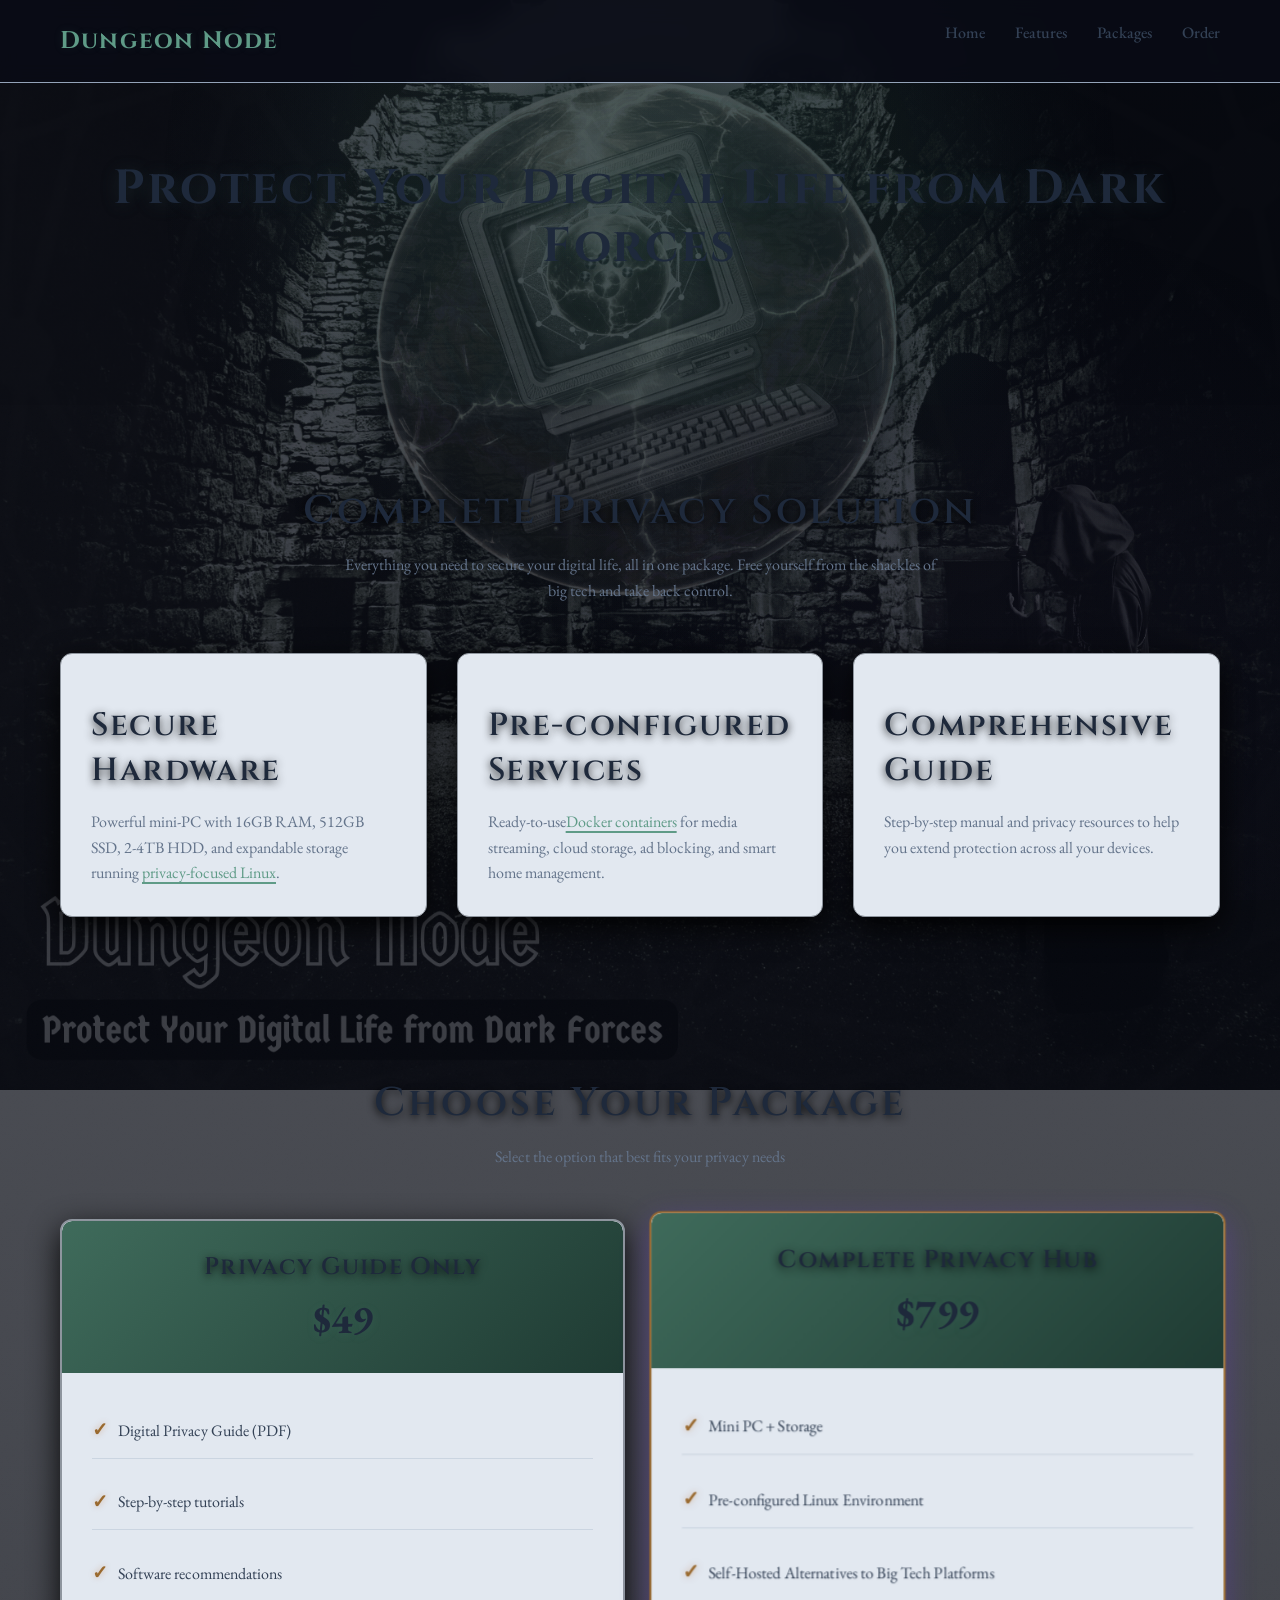
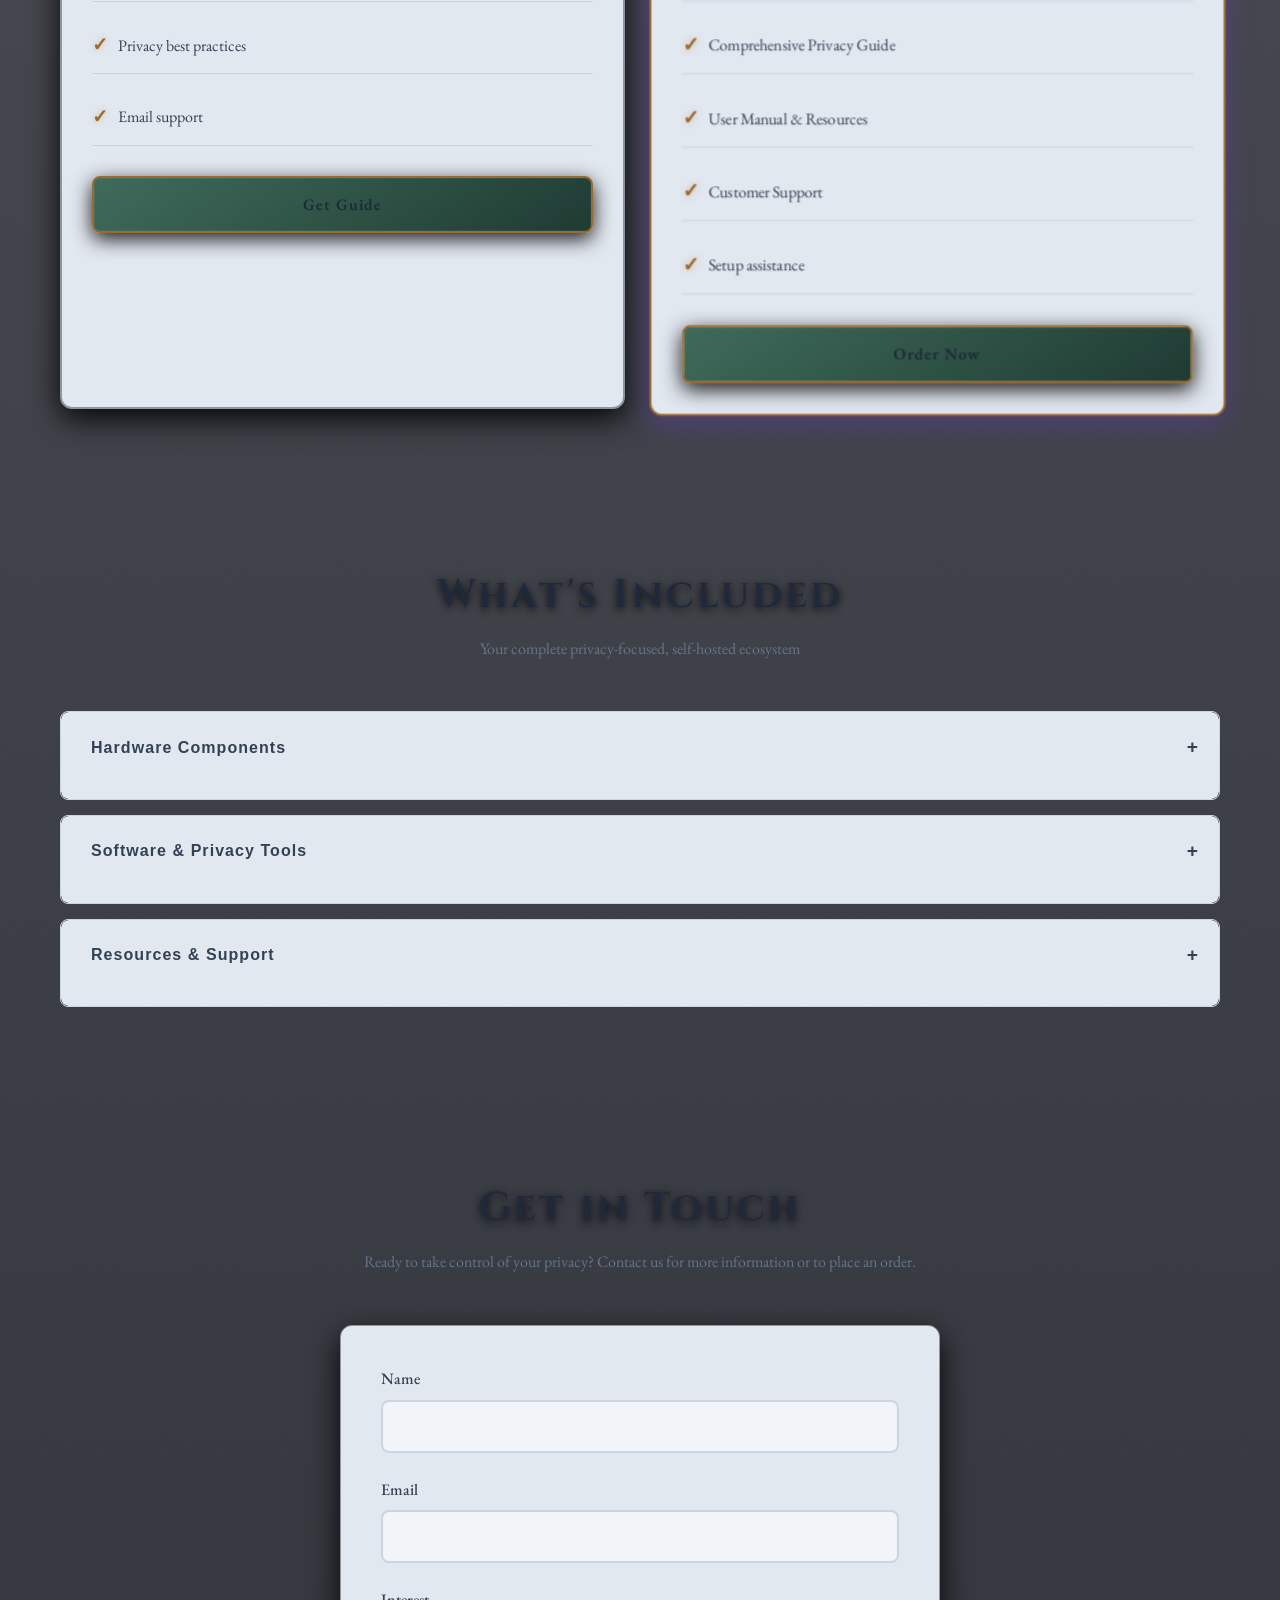
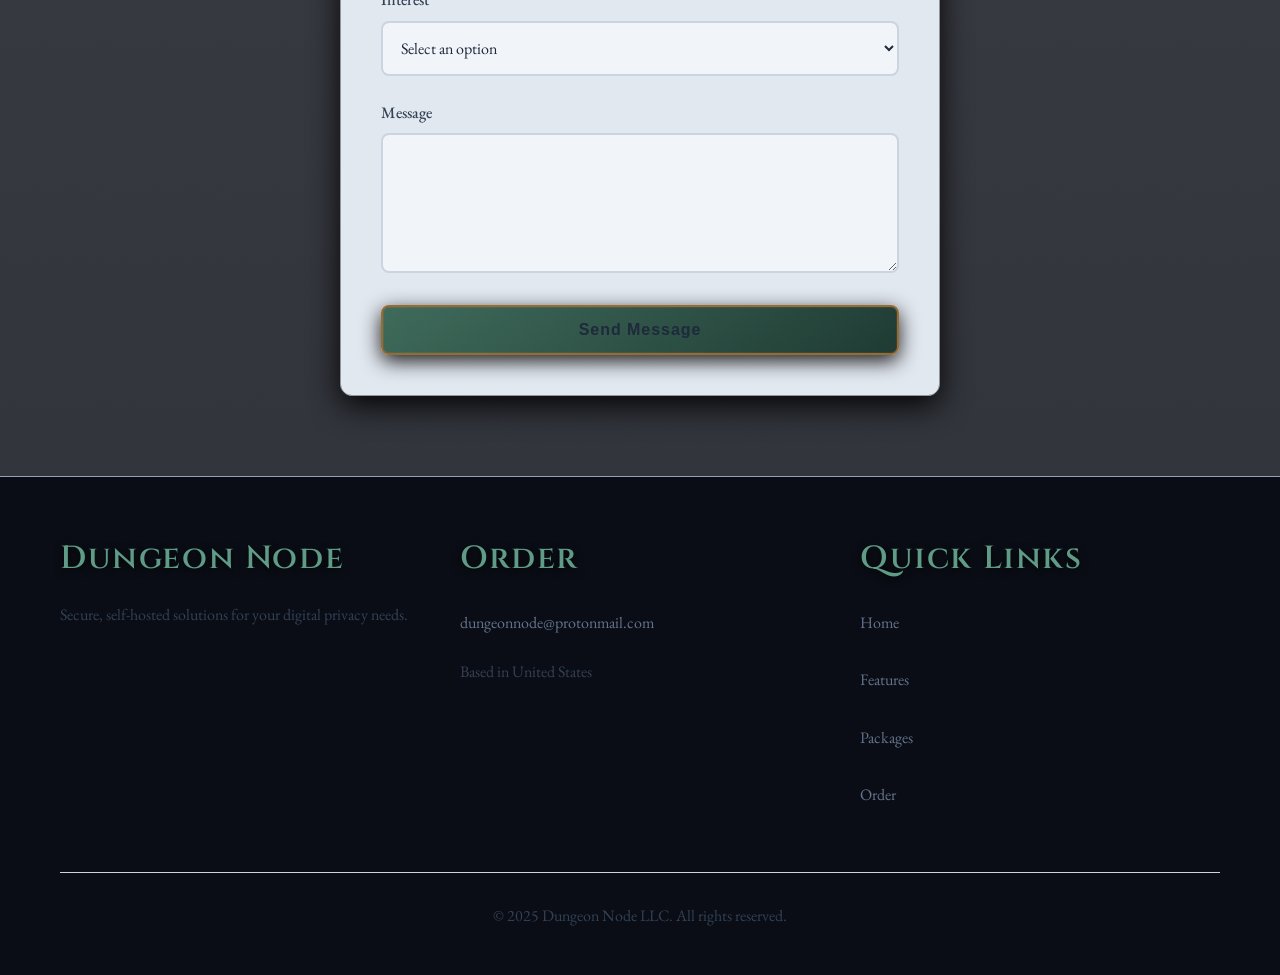
==== index(dungeonNode).html @ b93a5bed "Add files via upload" ====
<!DOCTYPE html>
<html lang="en">
<head>
    <meta charset="UTF-8">
    <meta name="viewport" content="width=device-width, initial-scale=1.0">
    <title>Dungeon Node | Protect Your Digital Life from Dark Forces</title>
    <!-- Add these font imports -->
    <link rel="preconnect" href="https://fonts.googleapis.com">
    <link rel="preconnect" href="https://fonts.gstatic.com" crossorigin>
    <link href="https://fonts.googleapis.com/css2?family=Cinzel:wght@400;500;600;700;800&family=EB+Garamond:ital,wght@0,400;0,500;0,600;0,700;1,400;1,500&display=swap" rel="stylesheet">





</head>
<body>
    <!-- Header -->
    <header>
        <div class="container">
            <nav>
                <a href="#" class="logo">Dungeon Node</a>
                <button class="mobile-menu-btn">☰</button>
                <ul class="nav-links">
                    <li><a href="#home">Home</a></li>
                    <li><a href="#features">Features</a></li>
                    <li><a href="#packages">Packages</a></li>
                    <li><a href="#contact">Order</a></li>
                </ul>
            </nav>

        </div>
    </header>



    <!-- Hero Section -->
    <section id="home" class="hero">
        <div class="container">
            <div style="display: flex; align-items: center; justify-content: center; gap: 20px; margin-bottom: 30px; flex-wrap: wrap;">
                <h1 style="margin-bottom: 0; text-align: center;">Protect Your Digital Life from Dark Forces</h1>            
            </div>
    </section>

    <!-- Features -->
    <section id="features">
        <div class="container">
            <div class="section-title">
                <h2>Complete Privacy Solution</h2>
                <p>Everything you need to secure your digital life, all in one package. Free yourself from the shackles of big tech and take back control. </p>
            </div>
            
            <div class="features-grid">
                <div class="feature-card">
                    <div class="feature-icon"></div>
                    <h3>Secure Hardware</h3>
                    <p>Powerful mini-PC with 16GB RAM, 512GB SSD, 2-4TB HDD, and expandable storage running <a href ="https://www.franksworld.com/2025/02/19/is-linux-mint-now-spying-on-you-we-put-it-to-the-test/" target="_blank">privacy-focused Linux</a>.</p>
                </div>
                
                <div class="feature-card">
                    <div class="feature-icon"></div>
                    <h3>Pre-configured Services</h3>
                    <p>Ready-to-use<a href="https://www.howtogeek.com/733522/docker-for-beginners-everything-you-need-to-know/" target="_blank">Docker containers</a> for media streaming, cloud storage, ad blocking, and smart home management.</p>
                </div>
                
                <div class="feature-card">
                    <div class="feature-icon"></div>
                    <h3>Comprehensive Guide</h3>
                    <p>Step-by-step manual and privacy resources to help you extend protection across all your devices.</p>
                </div>
            </div>
        </div>
    </section>

    <!-- Packages -->
    <section id="packages" style="background: #1f2933">
        <div class="container">
            <div class="section-title">
                <h2>Choose Your Package</h2>
                <p>Select the option that best fits your privacy needs</p>
            </div>
            
            <div class="packages">
                <!-- Privacy Guide Only -->
                <div class="package-card">
                    <div class="package-header">
                        <h3>Privacy Guide Only</h3>
                        <div class="package-price">$49</div>
                    </div>
                    <div class="package-body">
                        <ul class="package-features">
                            <li>Digital Privacy Guide (PDF)</li>
                            <li>Step-by-step tutorials</li>
                            <li>Software recommendations</li>
                            <li>Privacy best practices</li>
                            <li>Email support</li>
                        </ul>
                        <a href="#contact" class="btn" style="width: 100%; text-align: center;">Get Guide</a>
                    </div>
                </div>
                
                <!-- Complete Privacy Hub -->
                <div class="package-card featured">
                    <div class="package-header">
                        <h3>Complete Privacy Hub</h3>
                        <div class="package-price">$799</div>
                    </div>
                    <div class="package-body">
                        <ul class="package-features">
                            <li>Mini PC + Storage</li>
                            <li>Pre-configured Linux Environment</li>
                            <li>Self-Hosted Alternatives to Big Tech Platforms</li>
                            <li>Comprehensive Privacy Guide</li>
                            <li>User Manual & Resources</li>
                            <li>Customer Support</li>
                            <li>Setup assistance</li>
                        </ul>
                        <a href="#contact" class="btn" style="width: 100%; text-align: center;">Order Now</a>
                    </div>
                </div>
            </div>
        </div>
    </section>

<!-- Included Services -->
<section>
    <div class="container">
        <div class="section-title">
            <h2>What's Included</h2>
            <p>Your complete privacy-focused, self-hosted ecosystem</p>
        </div>
        
<!-- Hardware Accordion -->
<div class="accordion" style="margin-bottom: 15px; border: 1px solid var(--border); border-radius: 8px; overflow: hidden;">
    <button class="accordion-header" style="width: 100%; padding: 20px; background: var(--bg-tertiary); border: none; display: flex; justify-content: space-between; align-items: center; cursor: pointer; color: var(--text-primary); font-size: 1.1rem; font-weight: 600; transition: all 0.3s ease;">
        <span style="display: flex; align-items: center; gap: 10px;">
            <span style="font-size: 1.3rem;"></span> Hardware Components
        </span>
        <span class="accordion-icon" style="font-size: 1.2rem; transition: transform 0.3s ease;">+</span>
    </button>
    <div class="accordion-content" style="max-height: 0; overflow: hidden; transition: max-height 0.3s ease;">
        <div style="padding: 20px; background: var(--bg-tertiary); border-top: 1px solid var(--border);">
            <div style="display: grid; grid-template-columns: repeat(auto-fit, minmax(300px, 1fr)); gap: 20px;">
                <!-- Core Hardware -->
                <div>
                    <h4 style="color: var(--text-muted); margin-bottom: 15px; padding-bottom: 8px; border-bottom: 1px solid var(--border);">Core Hardware</h4>
                    <ul style="list-style: none; margin: 0; padding: 0;">
                        <li style="padding: 8px 0; color: var(--text-secondary); display: flex; align-items: center; gap: 8px;">
                            <span style="color: var(--accent); font-weight: bold;">•</span>
                            <span><strong>Mini PC</strong> - Energy-efficient home server hardware. All models will meet minimum requirements but will vary based on availability. Upgrade options available.</span>
                        </li>
                        <li style="padding: 8px 0; color: var(--text-secondary); display: flex; align-items: center; gap: 8px;">
                            <span style="color: var(--accent); font-weight: bold;">•</span>
                            <span><strong>16GB DDR5 RAM</strong> - High-speed memory for smooth operation</span>
                        </li>
                        <li style="padding: 8px 0; color: var(--text-secondary); display: flex; align-items: center; gap: 8px;">
                            <span style="color: var(--accent); font-weight: bold;">•</span>
                            <span><strong>AMD Ryzen 3 4300</strong> - Quad-core processor for reliable performance</span>
                        </li>
                    </ul>
                </div>
                
                <!-- Storage & Expansion -->
                <div>
                    <h4 style="color: var(--text-muted); margin-bottom: 15px; padding-bottom: 8px; border-bottom: 1px solid var(--border);">Storage & Expansion</h4>
                    <ul style="list-style: none; margin: 0; padding: 0;">
                        <li style="padding: 8px 0; color: var(--text-secondary); display: flex; align-items: center; gap: 8px;">
                            <span style="color: var(--accent); font-weight: bold;">•</span>
                            <span><strong>512GB SSD</strong> - Fast storage for system and apps</span>
                        </li>
                        <li style="padding: 8px 0; color: var(--text-secondary); display: flex; align-items: center; gap: 8px;">
                            <span style="color: var(--accent); font-weight: bold;">•</span>
                            <span><strong>2-4TB HDD</strong> - Package comes with 2TB (or 4TB) HDD based on availability. Upgrade options available.</span>
                        </li>
                        <li style="padding: 8px 0; color: var(--text-secondary); display: flex; align-items: center; gap: 8px;">
                            <span style="color: var(--accent); font-weight: bold;">•</span>
                            <span><strong>2-Bay Enclosure</strong> - Power and storage for your HDD. Comes with empty drive slot for future expansion.</span>
                        </li>
                    </ul>
                </div>
            </div>
        </div>
    </div>
</div>
        
        <!-- Software Accordion -->
        <div class="accordion" style="margin-bottom: 15px; border: 1px solid var(--border); border-radius: 8px; overflow: hidden;">
            <button class="accordion-header" style="width: 100%; padding: 20px; background: var(--bg-tertiary); border: none; display: flex; justify-content: space-between; align-items: center; cursor: pointer; color: var(--text-primary); font-size: 1.1rem; font-weight: 600; transition: all 0.3s ease;">
                <span style="display: flex; align-items: center; gap: 10px;">
                    <span style="font-size: 1.3rem;"></span> Software & Privacy Tools
                </span>
                <span class="accordion-icon" style="font-size: 1.2rem; transition: transform 0.3s ease;">+</span>
            </button>
            <div class="accordion-content" style="max-height: 0; overflow: hidden; transition: max-height 0.3s ease;">
                <div style="padding: 20px; background: var(--bg-tertiary); border-top: 1px solid var(--border);">
                    <div style="display: grid; grid-template-columns: repeat(auto-fit, minmax(300px, 1fr)); gap: 20px;">
                        <!-- Self-Hosted Services -->
                        <div>
                            <h4 style="color: var(--text-muted); margin-bottom: 15px; padding-bottom: 8px; border-bottom: 1px solid var(--border);">Self-Hosted Services</h5>
                            <ul style="list-style: none; margin: 0; padding: 0;">
                                <li style="padding: 8px 0; color: var(--text-secondary); display: flex; align-items: center; gap: 8px;">
                                    <span style="color: var(--accent); font-weight: bold;">•</span>
                                    <span><strong><a href="https://www.tech2geek.net/how-to-use-pi-hole-to-block-all-ads-ultimate-guide/" target="_blank">Pi-Hole</strong></a> - Network-wide ad & tracker blocking</span>
                                </li>
                                <li style="padding: 8px 0; color: var(--text-secondary); display: flex; align-items: center; gap: 8px;">
                                    <span style="color: var(--accent); font-weight: bold;">•</span>
                                    <span><strong><a href="https://jellyfin.org/" target="_blank">Jellyfin</strong></a> - Self-hosted media streaming server</span>
                                </li>
                                <li style="padding: 8px 0; color: var(--text-secondary); display: flex; align-items: center; gap: 8px;">
                                    <span style="color: var(--accent); font-weight: bold;">•</span>
                                    <span><strong><a href="https://nextcloud.com/about/" target="_blank">NextCloud</strong></a> - Private cloud storage & collaboration</span>
                                </li>
                                <li style="padding: 8px 0; color: var(--text-secondary); display: flex; align-items: center; gap: 8px;">
                                    <span style="color: var(--accent); font-weight: bold;">•</span>
                                    <span><strong><a href="https://en.demo.grocy.info/stockoverview" target="_blank">Grocy</strong></a> - Grocery and Recipe Inventory Manager</span>
                                </li>
                                <li style="padding: 8px 0; color: var(--text-secondary); display: flex; align-items: center; gap: 8px;">
                                    <span style="color: var(--accent); font-weight: bold;">•</span>
                                    <span><strong><a href="https://www.xda-developers.com/things-every-docker-newbie-should-do-first-portainer/" target="_blank">Portainer</strong></a> - Docker container management dashboard</span>
                                </li>
                            </ul>
                        </div>
                        
                        <!-- Privacy & Security -->
                        <div>
                            <h4 style="color: var(--text-muted); margin-bottom: 15px; padding-bottom: 8px; border-bottom: 1px solid var(--border);">Privacy & Security</h5>
                            <ul style="list-style: none; margin: 0; padding: 0;">
                                <li style="padding: 8px 0; color: var(--text-secondary); display: flex; align-items: center; gap: 8px;">
                                    <span style="color: var(--accent);">•</span>
                                    <span><strong><a href="https://www.linuxmint.com/about.php" target="_blank">Linux Mint</strong></a> User-friendly Linux OS pre-configured for privacy</span>
                                </li>                                
                                <li style="padding: 8px 0; color: var(--text-secondary); display: flex; align-items: center; gap: 8px;">
                                    <span style="color: var(--accent);">•</span>
                                    <span><strong><a href="https://librewolf.net/#what-is-librewolf" target="_blank">Librewolf</strong></a> - Privacy-hardened Firefox browser</span>
                                </li>
                                <li style="padding: 8px 0; color: var(--text-secondary); display: flex; align-items: center; gap: 8px;">
                                    <span style="color: var(--accent);">•</span>
                                    <span><strong><a href="https://protonvpn.com/" target="_blank">Proton VPN</strong></a> - Encrypted internet connection</span>
                                </li>
                                <li style="padding: 8px 0; color: var(--text-secondary); display: flex; align-items: center; gap: 8px;">
                                    <span style="color: var(--accent);">•</span>
                                    <span><strong><a href="https://proton.me/pass" target="_blank">Proton Pass</strong></a> - End-to-end encrypted password manager</span>
                                </li>
                                <li style="padding: 8px 0; color: var(--text-secondary); display: flex; align-items: center; gap: 8px;">
                                    <span style="color: var(--accent);">•</span>
                                    <span><strong>Browser Extensions</strong> - Pre-configured privacy addons, including: <a href="https://ublockorigin.com/" target="_blank">uBlock Origin</a>, <a href="https://spreadprivacy.com/" target="_blank">DuckDuckGo</a>, <a href="https://www.startpage.com/" target="_blank">Startpage</a></span>
                                </li>
                            </ul>
                        </div>
                        
                        <!-- Productivity & Knowledge -->
                        <div>
                            <h4 style="color: var(--text-muted); margin-bottom: 15px; padding-bottom: 8px; border-bottom: 1px solid var(--border);">Productivity & Knowledge</h5>
                            <ul style="list-style: none; margin: 0; padding: 0;">
                                <li style="padding: 8px 0; color: var(--text-secondary); display: flex; align-items: center; gap: 8px;">
                                    <span style="color: var(--accent);">•</span>
                                    <span><strong><a href="https://organicmaps.app/" target="_blank">Organic Maps</strong></a> - Offline, privacy-focused navigation</span>
                                </li>
                                <li style="padding: 8px 0; color: var(--text-secondary); display: flex; align-items: center; gap: 8px;">
                                    <span style="color: var(--accent);">•</span>
                                    <span><strong><a href="https://www.libreoffice.org/" target="_blank">LibreOffice</strong></a> - Complete office suite alternative</span>
                                </li>
                                <li style="padding: 8px 0; color: var(--text-secondary); display: flex; align-items: center; gap: 8px;">
                                    <span style="color: var(--accent);">•</span>
                                    <span><strong><a href="https://kiwix.org/en/" target="_blank">Kiwix</strong></a> - Offline Wikipedia, Wikibooks, Wikiversity</span>
                                </li>
                                <li style="padding: 8px 0; color: var(--text-secondary); display: flex; align-items: center; gap: 8px;">
                                    <span style="color: var(--accent);">•</span>
                                    <span><strong><a href="" target="_blank"></a>Privacy Guide, Checklists, Articles</strong> - These resources are for everyone. Whether you use Windows, Linux, Apple, or Android, we've included universal and specific guidelines and tools that you will benefit from. Most of us still use the same big tech platforms that rely on third party cloud services and data broker sales.</span>
                                </li>                                
                            </ul>
                        </div>
                    </div>
                </div>
            </div>
        </div>
        
<!-- Resources Accordion -->
<div class="accordion" style="margin-bottom: 15px; border: 1px solid var(--border); border-radius: 8px; overflow: hidden;">
    <button class="accordion-header" style="width: 100%; padding: 20px; background: var(--bg-tertiary); border: none; display: flex; justify-content: space-between; align-items: center; cursor: pointer; color: var(--text-primary); font-size: 1.1rem; font-weight: 600; transition: all 0.3s ease;">
        <span style="display: flex; align-items: center; gap: 10px;">
            <span style="font-size: 1.3rem;"></span> Resources & Support
        </span>
        <span class="accordion-icon" style="font-size: 1.2rem; transition: transform 0.3s ease;">+</span>
    </button>
    <div class="accordion-content" style="max-height: 0; overflow: hidden; transition: max-height 0.3s ease;">
        <div style="padding: 20px; background: var(--bg-tertiary); border-top: 1px solid var(--border);">
            <div style="display: grid; grid-template-columns: repeat(auto-fit, minmax(300px, 1fr)); gap: 20px;">
                <!-- Guides & Documentation -->
                <div>
                    <h4 style="color: var(--text-muted); margin-bottom: 15px; padding-bottom: 8px; border-bottom: 1px solid var(--border);">Guides & Documentation</h4>
                    <ul style="list-style: none; margin: 0; padding: 0;">
                        <li style="padding: 8px 0; color: var(--text-secondary); display: flex; align-items: center; gap: 8px;">
                            <span style="color: var(--accent); font-weight: bold;">•</span>
                            <span><strong>Privacy Guide</strong> - Comprehensive digital privacy manual</span>
                        </li>
                        <li style="padding: 8px 0; color: var(--text-secondary); display: flex; align-items: center; gap: 8px;">
                            <span style="color: var(--accent); font-weight: bold;">•</span>
                            <span><strong>User Manual</strong> - Step-by-step setup instructions</span>
                        </li>
                        <!-- <li style="padding: 8px 0; color: var(--text-secondary); display: flex; align-items: center; gap: 8px;">
                            <span style="color: var(--accent); font-weight: bold;">•</span>
                            <span><strong>Video Tutorials</strong> - Visual guides for all features</span>
                        </li> -->
                        <li style="padding: 8px 0; color: var(--text-secondary); display: flex; align-items: center; gap: 8px;">
                            <span style="color: var(--accent); font-weight: bold;">•</span>
                            <span><strong>Troubleshooting Guide</strong> - Common issues & solutions</span>
                        </li>
                    </ul>
                </div>
                
                <!-- Best Practices -->
                <div>
                    <h4 style="color: var(--text-muted); margin-bottom: 15px; padding-bottom: 8px; border-bottom: 1px solid var(--border);">Best Practices</h4>
                    <ul style="list-style: none; margin: 0; padding: 0;">
                        <li style="padding: 8px 0; color: var(--text-secondary); display: flex; align-items: center; gap: 8px;">
                            <span style="color: var(--accent); font-weight: bold;">•</span>
                            <span><strong>Privacy Optimization</strong> - Advanced configuration tips</span>
                        </li>
                        <li style="padding: 8px 0; color: var(--text-secondary); display: flex; align-items: center; gap: 8px;">
                            <span style="color: var(--accent); font-weight: bold;">•</span>
                            <span><strong>Security Hardening</strong> - System protection measures</span>
                        </li>
                        <li style="padding: 8px 0; color: var(--text-secondary); display: flex; align-items: center; gap: 8px;">
                            <span style="color: var(--accent); font-weight: bold;">•</span>
                            <span><strong>Maintenance Schedule</strong> - Regular upkeep guidelines</span>
                        </li>
                        <li style="padding: 8px 0; color: var(--text-secondary); display: flex; align-items: center; gap: 8px;">
                            <span style="color: var(--accent); font-weight: bold;">•</span>
                            <span><strong>Backup Strategies</strong> - Data protection methods</span>
                        </li>
                    </ul>
                </div>
                
                <!-- Support -->
                <div>
                    <h4 style="color: var(--text-muted); margin-bottom: 15px; padding-bottom: 8px; border-bottom: 1px solid var(--border);">Support</h4>
                    <ul style="list-style: none; margin: 0; padding: 0;">
                        <li style="padding: 8px 0; color: var(--text-secondary); display: flex; align-items: center; gap: 8px;">
                            <span style="color: var(--accent); font-weight: bold;">•</span>
                            <span><strong>Email Support</strong> - Direct assistance access</span>
                        </li>
                        <li style="padding: 8px 0; color: var(--text-secondary); display: flex; align-items: center; gap: 8px;">
                            <span style="color: var(--accent); font-weight: bold;">•</span>
                            <span><strong>Knowledge Base</strong> - Articles & FAQs</span>
                        </li>
                    </ul>
                </div>
            </div>
        </div>
    </div>
</div>
        
</section>

<script>
// Accordion functionality
document.addEventListener('DOMContentLoaded', function() {
    const accordions = document.querySelectorAll('.accordion');
    
    accordions.forEach(accordion => {
        const header = accordion.querySelector('.accordion-header');
        const content = accordion.querySelector('.accordion-content');
        const icon = accordion.querySelector('.accordion-icon');
        
        header.addEventListener('click', () => {
            // Toggle current accordion
            if (content.style.maxHeight && content.style.maxHeight !== '0px') {
                // Close this accordion
                content.style.maxHeight = null;
                icon.textContent = '+';
                icon.style.transform = 'rotate(0deg)';
            } else {
                // Open this accordion
                content.style.maxHeight = content.scrollHeight + "px";
                icon.textContent = '−';
                icon.style.transform = 'rotate(180deg)';
            }
            
            // Optional: Close other accordions when one opens
            // Remove this if you want multiple accordions open at once
            /*
            accordions.forEach(otherAccordion => {
                if (otherAccordion !== accordion) {
                    const otherContent = otherAccordion.querySelector('.accordion-content');
                    const otherIcon = otherAccordion.querySelector('.accordion-icon');
                    otherContent.style.maxHeight = null;
                    otherIcon.textContent = '+';
                    otherIcon.style.transform = 'rotate(0deg)';
                }
            });
            */
        });
        
        // Start with all accordions collapsed
        content.style.maxHeight = '0px';
        icon.textContent = '+';
        icon.style.transform = 'rotate(0deg)';
    });
    
    // Accessibility: keyboard support
    accordions.forEach(accordion => {
        const header = accordion.querySelector('.accordion-header');
        
        header.addEventListener('keydown', (e) => {
            if (e.key === 'Enter' || e.key === ' ') {
                e.preventDefault();
                header.click();
            }
        });
        
        // Add ARIA attributes for accessibility
        const content = accordion.querySelector('.accordion-content');
        header.setAttribute('aria-expanded', 'false');
        header.setAttribute('aria-controls', content.id || 'accordion-content-' + Math.random().toString(36).substr(2, 9));
        content.setAttribute('aria-hidden', 'true');
    });
    
    // Update ARIA attributes on click
    document.querySelectorAll('.accordion-header').forEach(header => {
        header.addEventListener('click', function() {
            const content = this.nextElementSibling;
            const isExpanded = this.getAttribute('aria-expanded') === 'true';
            this.setAttribute('aria-expanded', !isExpanded);
            content.setAttribute('aria-hidden', isExpanded);
        });
    });
});
</script>

<style>
/* Accordion hover effects */
.accordion-header:hover {
    background: var(--bg-secondary) !important;
}

.accordion-header:focus {
    outline: 2px solid var(--accent);
    outline-offset: -2px;
}

/* Smooth transitions */
.accordion-content {
    transition: max-height 0.3s ease-out !important;
    max-height: 0; /* Ensure all start collapsed */
}

/* Improve touch targets on mobile */
@media (max-width: 768px) {
    .accordion-header {
        padding: 18px 16px !important;
    }
    
    .accordion-content > div {
        padding: 16px !important;
    }
}

/* Reduced motion support */
@media (prefers-reduced-motion: reduce) {
    .accordion-content,
    .accordion-header,
    .accordion-icon {
        transition: none !important;
    }
}

/* Ensure content is properly hidden initially */
.accordion-content[style*="max-height: 0"],
.accordion-content[style*="max-height: 0px"] {
    overflow: hidden !important;
}
</style>

<style>
/* Accordion hover effects */
.accordion-header:hover {
    background: var(--bg-secondary) !important;
}

.accordion-header:focus {
    outline: 2px solid var(--accent);
    outline-offset: -2px;
}

/* Smooth transitions */
.accordion-content {
    transition: max-height 0.3s ease-out !important;
}

/* Improve touch targets on mobile */
@media (max-width: 768px) {
    .accordion-header {
        padding: 18px 16px !important;
    }
    
    .accordion-content > div {
        padding: 16px !important;
    }
}

/* Reduced motion support */
@media (prefers-reduced-motion: reduce) {
    .accordion-content,
    .accordion-header,
    .accordion-icon {
        transition: none !important;
    }
}

/* =========================================
   HERO: RITUAL PURPLE GLOW
   ========================================= */

.hero::before {
    background: radial-gradient(
        circle at center,
        rgba(75, 58, 112, 0.35),
        transparent 65%
    );
}

/* =========================================
   BUTTONS: MOSS GREEN BASE
   ========================================= */

.btn,
button {
    background: linear-gradient(
        145deg,
        var(--primary),
        var(--primary-dark)
    );
    border-color: var(--primary-light);
}

/* =========================================
   BUTTON HOVER: GREEN → VIOLET SHIFT
   ========================================= */

.btn:hover,
button:hover {
    background: linear-gradient(
        145deg,
        var(--secondary),
        var(--secondary-dark)
    );
    border-color: var(--secondary);
    box-shadow:
        0 0 0 1px rgba(75, 58, 112, 0.4),
        0 8px 30px rgba(75, 58, 112, 0.35);
}

.btn:hover span,
.btn:hover {
    text-shadow: 0 0 6px rgba(75, 58, 112, 0.4);
}


</style>

    <!-- Contact -->
    <section id="contact" style="background: #221f33;">
        <div class="container">
            <div class="section-title">
                <h2>Get in Touch</h2>
                <p>Ready to take control of your privacy? Contact us for more information or to place an order.</p>
            </div>
            
            <div class="contact-form">
                <form id="contactForm">
                    <div class="form-group">
                        <label for="name">Name</label>
                        <input type="text" id="name" required>
                    </div>
                    
                    <div class="form-group">
                        <label for="email">Email</label>
                        <input type="email" id="email" required>
                    </div>
                    
                    <div class="form-group">
                        <label for="package">Interest</label>
                        <select id="package">
                            <option value="">Select an option</option>
                            <option value="guide">Privacy Guide ($49)</option>
                            <option value="complete">Complete Privacy Hub ($799)</option>
                            <option value="question">Just have a question</option>
                        </select>
                    </div>
                    
                    <div class="form-group">
                        <label for="message">Message</label>
                        <textarea id="message"></textarea>
                    </div>
                    
                    <button type="submit" class="btn" style="width: 100%;">Send Message</button>
                </form>
            </div>
        </div>
    </section>

    <!-- Footer -->
    <footer>
        <div class="container">
            <div class="footer-content">
                <div class="footer-section">
                    <h3>Dungeon Node</h3>
                    <p>Secure, self-hosted solutions for your digital privacy needs.</p>
                </div>
                
                <div class="footer-section">
                    <h3>Order</h3>
                    <ul class="footer-links">
                        <li><a href="mailto:dungeonnode@protonmail.com">dungeonnode@protonmail.com</a></li>
                        <li>Based in United States</li>
                    </ul>
                </div>
                
                <div class="footer-section">
                    <h3>Quick Links</h3>
                    <ul class="footer-links">
                        <li><a href="#home">Home</a></li>
                        <li><a href="#features">Features</a></li>
                        <li><a href="#packages">Packages</a></li>
                        <li><a href="#contact">Order</a></li>
                    </ul>
                </div>
            </div>
            
            <div class="copyright">
                <p>&copy; 2025 Dungeon Node LLC. All rights reserved.</p>
            </div>
        </div>
    </footer>

    <script>
        // Mobile menu toggle
        document.querySelector('.mobile-menu-btn').addEventListener('click', function() {
            document.querySelector('.nav-links').classList.toggle('active');
        });
        
        // Smooth scrolling for navigation links
        document.querySelectorAll('a[href^="#"]').forEach(anchor => {
            anchor.addEventListener('click', function (e) {
                e.preventDefault();
                const targetId = this.getAttribute('href');
                if(targetId === '#') return;
                
                const targetElement = document.querySelector(targetId);
                if(targetElement) {
                    window.scrollTo({
                        top: targetElement.offsetTop - 80,
                        behavior: 'smooth'
                    });
                    
                    // Close mobile menu if open
                    document.querySelector('.nav-links').classList.remove('active');
                }
            });
        });
        
        // Simple form submission
        document.getElementById('contactForm').addEventListener('submit', function(e) {
            e.preventDefault();
            
            // Get form data
            const formData = {
                name: document.getElementById('name').value,
                email: document.getElementById('email').value,
                package: document.getElementById('package').value,
                message: document.getElementById('message').value
            };
            
            // In a real application, you would send this data to a server
            // For now, we'll just show a success message
            alert('Thank you for your interest! We\'ll contact you shortly at ' + formData.email);
            this.reset();
        });
        
        // Sticky header
        window.addEventListener('scroll', function() {
            const header = document.querySelector('header');
            if (window.scrollY > 50) {
                header.style.boxShadow = '0 2px 10px rgba(0,0,0,0.1)';
            } else {
                header.style.boxShadow = 'none';
            }
        });
    </script>

    <style>
:root {
    --primary: #3f6b5b;
    --primary-dark: #1f3b33;
    --primary-light: #5f9b87;

    --secondary: #3a2f52;
    --secondary-dark: #1f162e;

    --accent: #9a6a2f;
    --accent-dark: #5f3b16;

    --bg-primary: #080b14;
    --bg-secondary: #1a1b2e;
    --bg-tertiary: #2a3338;

    --text-primary: #f1f5f9;
    --text-secondary: #d1d5db;
    --text-muted: #9ca3af;

    --border: #2a2f44;

    --glow: rgba(95, 155, 135, 0.15);
    --glow-alt: rgba(58, 47, 82, 0.2);
    --shadow: rgba(0, 0, 0, 0.9);
}






/* ===== RESET & BASE STYLES ===== */
* {
    margin: 0;
    padding: 0;
    box-sizing: border-box;
}

html {
    scroll-behavior: smooth;
}

body {
    font-family: -apple-system, BlinkMacSystemFont, 'Segoe UI', Roboto, Oxygen, Ubuntu, Cantarell, 'Helvetica Neue', sans-serif;
    -webkit-font-smoothing: antialiased;
    -moz-osx-font-smoothing: grayscale;
    line-height: 1.6;
    font-size: 16px;
    color: var(--text-primary);
    background-color: var(--bg-primary);
    min-height: 100vh;
}

/* ===== TYPOGRAPHY ===== */
h1 {
    font-size: clamp(2rem, 5vw, 3rem);
    line-height: 1.2;
    font-weight: 700;
    margin-bottom: 1.5rem;
    color: var(--text-primary);
}

h2 {
    font-size: clamp(1.75rem, 4vw, 2.5rem);
    line-height: 1.3;
    font-weight: 600;
    margin-bottom: 1.25rem;
    color: var(--text-primary);
}

h3 {
    font-size: clamp(1.5rem, 3vw, 2rem);
    line-height: 1.4;
    font-weight: 600;
    margin-bottom: 1rem;
    color: var(--text-primary);
}

h4 {
    font-size: clamp(1.25rem, 2.5vw, 1.5rem);
    line-height: 1.4;
    font-weight: 500;
    margin-bottom: 0.75rem;
    color: var(--text-primary);
}

p, li, span, label {
    font-size: 1rem;
    line-height: 1.6;
    margin-bottom: 1rem;
    color: var(--text-secondary);
}

/* ===== LINKS ===== */
a {
    color: var(--primary-light);
    text-decoration: underline;
    text-decoration-thickness: 2px;
    text-underline-offset: 3px;
    transition: all 0.3s ease;
}

a:hover, a:focus {
    color: var(--accent);
    text-decoration-thickness: 3px;
}

/* ===== FOCUS STATES ===== */
:focus-visible {
    outline: 3px solid var(--accent);
    outline-offset: 2px;
}

:focus:not(:focus-visible) {
    outline: none;
}

/* ===== LAYOUT ===== */
.container {
    max-width: 1200px;
    margin: 0 auto;
    padding: 0 20px;
    width: 100%;
}

section {
    padding: 80px 0;
}

section:nth-child(even) {
    background-color: var(--bg-secondary);
}

.section-title {
    text-align: center;
    margin-bottom: 50px;
}

.section-title h2 {
    font-size: clamp(1.75rem, 4vw, 2.5rem);
    margin-bottom: 15px;
}

.section-title p {
    color: var(--text-muted);
    max-width: 600px;
    margin: 0 auto;
}

/* ===== HEADER & NAVIGATION ===== */
header {
    position: fixed;
    top: 0;
    width: 100%;
    background: rgba(15, 23, 42, 0.95);
    backdrop-filter: blur(10px);
    border-bottom: 1px solid var(--border-dark);
    z-index: 1000;
}

nav {
    display: flex;
    justify-content: space-between;
    align-items: center;
    padding: 20px 0;
}

.logo {
    font-size: 1.5rem;
    font-weight: 700;
    color: var(--primary-light);
    text-decoration: none;
    text-shadow: 0 0 10px var(--glow);
}

.nav-links {
    display: flex;
    gap: 30px;
    list-style: none;
}

.nav-links a {
    text-decoration: none;
    color: var(--text-secondary);
    font-weight: 500;
}

.nav-links a:hover {
    color: var(--primary-light);
    text-shadow: 0 0 8px var(--glow);
}

.mobile-menu-btn {
    display: none;
    background: none;
    border: none;
    font-size: 1.5rem;
    cursor: pointer;
    color: var(--text-primary);
    padding: 5px;
}

/* ===== HERO SECTION ===== */
.hero {
    padding: 160px 0 100px;
    text-align: center;
    background: linear-gradient(135deg, var(--bg-secondary) 0%, var(--bg-primary) 100%);
    position: relative;
    overflow: hidden;
}

.hero::before {
    content: '';
    position: absolute;
    top: 0;
    left: 0;
    right: 0;
    bottom: 0;
    background: radial-gradient(circle at 50% 50%, var(--glow) 0%, transparent 70%);
    opacity: 0.3;
}

.hero h1 {
    text-shadow: 0 2px 20px var(--glow);
}

.hero p {
    font-size: clamp(1.1rem, 2vw, 1.25rem);
    color: var(--text-secondary);
    max-width: 700px;
    margin: 0 auto 40px;
}

/* ===== BUTTONS ===== */
.btn, button {
    display: inline-block;
    padding: 14px 32px;
    background: linear-gradient(145deg, var(--primary) 0%, var(--primary-dark) 100%);
    color: var(--text-primary);
    text-decoration: none;
    border-radius: 8px;
    font-weight: 600;
    font-size: 1rem;
    letter-spacing: 0.5px;
    transition: all 0.3s ease;
    border: 2px solid var(--accent);
    box-shadow: 0 4px 20px var(--glow);
    cursor: pointer;
    text-align: center;
    min-height: 48px; /* Better touch target */
}

.btn:hover, button:hover {
    background: linear-gradient(145deg, var(--primary-light) 0%, var(--primary) 100%);
    transform: translateY(-2px);
    box-shadow: 0 6px 25px var(--glow);
    border-color: var(--primary-light);
}

.btn-secondary {
    background: transparent;
    color: var(--primary-light);
    border: 2px solid var(--primary);
}

.btn-secondary:hover {
    background: var(--primary);
    color: var(--text-primary);
    border-color: var(--primary-light);
}

button:disabled, .btn:disabled {
    opacity: 0.5;
    cursor: not-allowed;
    transform: none !important;
    box-shadow: none !important;
}

/* ===== FEATURES GRID ===== */
.features-grid {
    display: grid;
    grid-template-columns: repeat(auto-fit, minmax(300px, 1fr));
    gap: 30px;
    margin-top: 40px;
}

.feature-card {
    background: var(--bg-tertiary);
    padding: 30px;
    border-radius: 12px;
    box-shadow: 0 5px 20px rgba(0, 0, 0, 0.3);
    transition: all 0.3s ease;
    border: 1px solid var(--border);
    height: 100%;
}

.feature-card:hover {
    transform: translateY(-5px);
    box-shadow: 0 8px 30px rgba(124, 58, 237, 0.2);
    border-color: var(--primary);
}

.feature-icon {
    font-size: 2.5rem;
    margin-bottom: 20px;
    color: var(--primary-light);
    text-shadow: 0 0 10px var(--glow);
}

.feature-card h3 {
    margin-bottom: 15px;
    color: var(--text-primary);
}

.feature-card p {
    color: var(--text-muted);
    margin-bottom: 0;
}

/* ===== PACKAGE CARDS ===== */
.packages {
    display: grid;
    grid-template-columns: repeat(auto-fit, minmax(300px, 1fr));
    gap: 30px;
    margin-top: 40px;
}

.package-card {
    background: var(--bg-tertiary);
    border-radius: 12px;
    overflow: hidden;
    box-shadow: 0 5px 20px rgba(0, 0, 0, 0.3);
    border: 2px solid var(--border);
    transition: all 0.3s ease;
    height: 100%;
}

.package-card:hover {
    border-color: var(--primary);
}

.package-card.featured {
    border-color: var(--accent);
    transform: scale(1.02);
    box-shadow: 0 8px 30px rgba(124, 58, 237, 0.3);
}

.package-card.featured:hover {
    border-color: var(--primary-light);
    box-shadow: 0 10px 35px rgba(124, 58, 237, 0.4);
}

.package-header {
    padding: 30px;
    background: linear-gradient(135deg, var(--primary) 0%, var(--primary-dark) 100%);
    color: var(--text-primary);
    text-align: center;
}

.package-header h3 {
    font-size: 1.5rem;
    margin-bottom: 10px;
}

.package-price {
    font-size: 2.5rem;
    font-weight: 700;
    text-shadow: 0 2px 10px var(--glow);
    line-height: 1.2;
}

.package-body {
    padding: 30px;
}

.package-features {
    list-style: none;
    margin-bottom: 30px;
}

.package-features li {
    padding: 12px 0;
    border-bottom: 1px solid var(--border);
    color: var(--text-secondary);
    display: flex;
    align-items: center;
    gap: 10px;
}

.package-features li:before {
    content: "✓";
    color: var(--accent);
    font-weight: bold;
    font-size: 1.2rem;
    flex-shrink: 0;
}

/* ===== CONTACT FORM ===== */
.contact-form {
    max-width: 600px;
    margin: 40px auto 0;
    background: var(--bg-tertiary);
    padding: 40px;
    border-radius: 12px;
    box-shadow: 0 5px 20px rgba(0, 0, 0, 0.3);
    border: 1px solid var(--border);
}

.form-group {
    margin-bottom: 24px;
}

.form-group label {
    display: block;
    margin-bottom: 8px;
    font-weight: 500;
    color: var(--text-secondary);
    font-size: 1rem;
}

.form-group input,
.form-group textarea,
.form-group select {
    width: 100%;
    padding: 14px;
    background: var(--bg-secondary);
    border: 2px solid var(--border);
    border-radius: 8px;
    font-family: inherit;
    font-size: 1rem;
    color: var(--text-primary);
    transition: all 0.3s ease;
    min-height: 48px;
}

.form-group input:focus,
.form-group textarea:focus,
.form-group select:focus {
    outline: none;
    border-color: var(--primary);
    box-shadow: 0 0 0 3px var(--glow);
}

.form-group textarea {
    min-height: 140px;
    resize: vertical;
}

input::placeholder,
textarea::placeholder {
    color: var(--text-muted);
    opacity: 0.7;
}

/* ===== FOOTER ===== */
footer {
    background: var(--bg-primary);
    color: var(--text-primary);
    padding: 60px 0 30px;
    border-top: 1px solid var(--border-dark);
}

.footer-content {
    display: grid;
    grid-template-columns: repeat(auto-fit, minmax(250px, 1fr));
    gap: 40px;
    margin-bottom: 40px;
}

.footer-section h3 {
    margin-bottom: 20px;
    color: var(--primary-light);
}

.footer-links {
    list-style: none;
}

.footer-links a {
    color: var(--text-muted);
    text-decoration: none;
    display: block;
    padding: 8px 0;
    transition: all 0.3s ease;
}

.footer-links a:hover {
    color: var(--primary-light);
    text-shadow: 0 0 8px var(--glow);
    transform: translateX(5px);
}

.copyright {
    text-align: center;
    padding-top: 30px;
    border-top: 1px solid var(--border);
    color: var(--text-muted);
    font-size: 0.9rem;
}

/* ===== SCROLLBAR ===== */
::-webkit-scrollbar {
    width: 12px;
}

::-webkit-scrollbar-track {
    background: var(--bg-secondary);
}

::-webkit-scrollbar-thumb {
    background: var(--primary);
    border-radius: 6px;
    border: 2px solid var(--bg-secondary);
}

::-webkit-scrollbar-thumb:hover {
    background: var(--primary-light);
}

/* ===== RESPONSIVE DESIGN ===== */
@media (max-width: 768px) {
    .mobile-menu-btn {
        display: block;
    }
    
    .nav-links {
        display: none;
        position: fixed;
        top: 70px;
        left: 0;
        right: 0;
        background: var(--bg-tertiary);
        flex-direction: column;
        padding: 20px;
        box-shadow: 0 5px 20px rgba(0, 0, 0, 0.4);
        border-top: 1px solid var(--border);
        z-index: 1001;
    }
    
    .nav-links.active {
        display: flex;
    }
    
    .hero {
        padding: 140px 0 80px;
    }
    
    .hero h1 {
        font-size: clamp(1.75rem, 5vw, 2.5rem);
    }
    
    .hero p {
        font-size: 1.1rem;
    }
    
    .package-card.featured {
        transform: none;
        order: -1; /* Bring featured card to top on mobile */
    }
    
    .features-grid,
    .packages {
        grid-template-columns: 1fr;
    }
    
    .contact-form {
        padding: 30px 20px;
    }
    
    section {
        padding: 60px 0;
    }
}

@media (max-width: 480px) {
    .hero {
        padding: 120px 0 60px;
    }
    
    .btn, button {
        padding: 12px 24px;
        width: 100%;
        margin-bottom: 10px;
    }
    
    .package-header,
    .package-body,
    .feature-card {
        padding: 20px;
    }
    
    .footer-content {
        grid-template-columns: 1fr;
        gap: 30px;
    }
}

/* ===== ACCESSIBILITY MEDIA QUERIES ===== */
@media (prefers-reduced-motion: reduce) {
    *,
    *::before,
    *::after {
        animation-duration: 0.01ms !important;
        animation-iteration-count: 1 !important;
        transition-duration: 0.01ms !important;
        scroll-behavior: auto !important;
    }
    
    .btn:hover,
    .feature-card:hover,
    .package-card:hover {
        transform: none !important;
    }
}

@media (prefers-contrast: high) {
    :root {
        --text-primary: #ffffff;
        --text-secondary: #f1f5f9;
        --border: #64748b;
    }
    
    .btn,
    .feature-card,
    .package-card {
        border: 2px solid currentColor;
    }
    
    .feature-card:hover,
    .package-card:hover {
        outline: 2px solid var(--accent);
    }
}

@media (prefers-color-scheme: light) {
    :root {
        --bg-primary: #f8fafc;
        --bg-secondary: #f1f5f9;
        --bg-tertiary: #e2e8f0;
        --text-primary: #1e293b;
        --text-secondary: #334155;
        --text-muted: #64748b;
        --border: #cbd5e1;
        --border-dark: #94a3b8;
    }
    
    body {
        color-scheme: light dark;
    }
    
    header {
        background: rgba(248, 250, 252, 0.95);
    }
    
    .nav-links a {
        color: var(--text-secondary);
    }
    
    .hero {
        background: linear-gradient(135deg, var(--bg-secondary) 0%, var(--bg-primary) 100%);
    }
}

/* ===== PRINT STYLES ===== */
@media print {
    body {
        color: #000;
        background: #fff;
        font-size: 12pt;
        line-height: 1.5;
        font-family: 'Times New Roman', Times, serif;
    }
    
    a {
        color: #000;
        text-decoration: underline;
    }
    
    .btn, button, nav, footer,
    .mobile-menu-btn, .hero::before {
        display: none !important;
    }
    
    .hero {
        padding: 60px 0 !important;
    }
    
    section {
        page-break-inside: avoid;
        padding: 40px 0 !important;
    }
    
    .container {
        max-width: 100% !important;
        padding: 0 !important;
    }
}

h1, h2, h3, h4 {
    letter-spacing: 0.04em;
    text-shadow: 0 2px 8px var(--shadow);
}

.feature-icon,
.package-features li:before {
    color: var(--accent);
    text-shadow: 0 0 8px rgba(180, 83, 9, 0.35);
}

.feature-card,
.package-card,
.contact-form {
    box-shadow:
        inset 0 0 0 1px rgba(255,255,255,0.03),
        0 10px 30px var(--shadow);
}

.btn, button {
    letter-spacing: 0.06em;
    box-shadow:
        inset 0 0 0 1px rgba(255,255,255,0.05),
        0 6px 20px var(--shadow);
}

/* =========================================
   TORCHLIGHT FLICKER (Hero only)
   ========================================= */

.hero::before {
    animation: torchFlicker 9s infinite ease-in-out;
}

@keyframes torchFlicker {
    0%   { opacity: 0.22; transform: scale(1); }
    18%  { opacity: 0.28; transform: scale(1.01); }
    33%  { opacity: 0.20; transform: scale(0.995); }
    52%  { opacity: 0.30; transform: scale(1.015); }
    68%  { opacity: 0.24; transform: scale(1.005); }
    85%  { opacity: 0.27; transform: scale(1.01); }
    100% { opacity: 0.22; transform: scale(1); }
}


/* =========================================
   STONE / PARCHMENT TEXTURE
   ========================================= */

section,
.feature-card,
.package-card,
.contact-form,
footer,
.hero {
    position: relative;
}

section::after,
.feature-card::after,
.package-card::after,
.contact-form::after,
footer::after,
.hero::after {
    content: "";
    position: absolute;
    inset: 0;
    background-image:
        url("data:image/svg+xml,%3Csvg xmlns='http://www.w3.org/2000/svg' width='120' height='120'%3E%3Cfilter id='n'%3E%3CfeTurbulence type='fractalNoise' baseFrequency='0.9' numOctaves='2' stitchTiles='stitch'/%3E%3C/filter%3E%3Crect width='120' height='120' filter='url(%23n)' opacity='0.035'/%3E%3C/svg%3E");
    pointer-events: none;
    opacity: 0.08;
    mix-blend-mode: overlay;
}

/* =========================================
   DUNGEON SYNTH TYPOGRAPHY
   ========================================= */

/* Headings: ritual, engraved, restrained */
h1, h2, h3, h4 {
    font-family:
        "Cinzel",
        "Trajan Pro",
        "Palatino Linotype",
        "Book Antiqua",
        serif;
    letter-spacing: 0.05em;
    text-transform: none;
    text-shadow: 0 2px 8px var(--shadow);
}

/* Body text: ink on vellum */
body,
p,
li,
label,
input,
textarea {
    font-family:
        "EB Garamond",
        "Garamond",
        "Georgia",
        serif;
}

/* Subtle small-caps feel without true small-caps */
.section-title h2,
.logo {
    letter-spacing: 0.08em;
}

/* Enhanced shadows and borders */
.feature-card,
.package-card,
.contact-form {
    border-color: color-mix(in srgb, var(--border) 70%, black);
    box-shadow:
        inset 0 0 0 1px rgba(255,255,255,0.03),
        0 10px 30px var(--shadow);
}

/* Accent glow for icons */
.feature-icon,
.package-features li:before {
    color: var(--accent);
    text-shadow: 0 0 8px rgba(180, 83, 9, 0.35);
}

/* Enhanced button shadows */
.btn, button {
    letter-spacing: 0.06em;
    box-shadow:
        inset 0 0 0 1px rgba(255,255,255,0.05),
        0 6px 20px var(--shadow);
}

/* Link styling */
a {
    text-decoration-thickness: 1.5px;
    text-underline-offset: 4px;
}

/* =========================================
   ACCORDION STYLES (Merged from second style block)
   ========================================= */

/* Accordion hover effects */
.accordion-header:hover {
    background: var(--bg-secondary) !important;
}

.accordion-header:focus {
    outline: 2px solid var(--accent);
    outline-offset: -2px;
}

/* Smooth transitions */
.accordion-content {
    transition: max-height 0.3s ease-out !important;
    max-height: 0; /* Ensure all start collapsed */
}

/* Improve touch targets on mobile */
@media (max-width: 768px) {
    .accordion-header {
        padding: 18px 16px !important;
    }
    
    .accordion-content > div {
        padding: 16px !important;
    }
}

/* Reduced motion support */
@media (prefers-reduced-motion: reduce) {
    .accordion-content,
    .accordion-header,
    .accordion-icon {
        transition: none !important;
    }
}

/* Ensure content is properly hidden initially */
.accordion-content[style*="max-height: 0"],
.accordion-content[style*="max-height: 0px"] {
    overflow: hidden !important;
}

/* Add parchment texture to accordions too */
.accordion,
.accordion-header,
.accordion-content > div {
    position: relative;
}

.accordion::after,
.accordion-header::after,
.accordion-content > div::after {
    content: "";
    position: absolute;
    inset: 0;
    background-image:
        url("data:image/svg+xml,%3Csvg xmlns='http://www.w3.org/2000/svg' width='120' height='120'%3E%3Cfilter id='n'%3E%3CfeTurbulence type='fractalNoise' baseFrequency='0.9' numOctaves='2' stitchTiles='stitch'/%3E%3C/filter%3E%3Crect width='120' height='120' filter='url(%23n)' opacity='0.035'/%3E%3C/svg%3E");
    pointer-events: none;
    opacity: 0.08;
    mix-blend-mode: overlay;
    z-index: 1;
}

/* Make sure text appears above texture */
.accordion-header > span,
.accordion-content > div > * {
    position: relative;
    z-index: 2;
}

/* =========================================================
   DUNGEON SYNTH THEME OVERRIDES (SAFE)
   Add-only. No layout changes.
   ========================================================= */

/* --- Typography override (no metrics change) --- */
body {
    font-family: "EB Garamond", Garamond, Georgia, serif;
}

h1, h2, h3, h4, .logo {
    font-family: "Cinzel", "Trajan Pro", Palatino, serif;
    letter-spacing: 0.05em;
}


/* --- Ensure hero layers render correctly --- */
.hero {
    position: relative;
}

.hero > .container {
    position: relative;
    z-index: 2;
}

/* --- Stone texture (visible on dark backgrounds) --- */
section::after,
.feature-card::after,
.package-card::after,
.contact-form::after,
footer::after {
    content: "";
    position: absolute;
    inset: 0;
    background-image:
        url("data:image/svg+xml,%3Csvg xmlns='http://www.w3.org/2000/svg' width='120' height='120'%3E%3Cfilter id='n'%3E%3CfeTurbulence type='fractalNoise' baseFrequency='0.8' numOctaves='2'/%3E%3C/filter%3E%3Crect width='120' height='120' filter='url(%23n)' opacity='0.035'/%3E%3C/svg%3E");
    mix-blend-mode: soft-light;
    opacity: 0.5;
    pointer-events: none;
}

/* --- Prevent texture from covering text --- */
section,
.feature-card,
.package-card,
.contact-form,
footer {
    position: relative;
}

/* --- Subtle brass accents --- */
.feature-icon,
.package-features li::before {
    color: var(--accent);
    text-shadow: 0 0 6px rgba(180, 83, 9, 0.35);
}

/* --- Buttons feel forged, not glossy --- */
.btn, button {
    letter-spacing: 0.06em;
    box-shadow:
        inset 0 0 0 1px rgba(255,255,255,0.05),
        0 6px 20px var(--shadow);
}

/* --- Respect reduced motion --- */
@media (prefers-reduced-motion: reduce) {
    .hero::before {
        animation: none !important;
    }
}


/* =========================================
   WHOLE SITE BACKGROUND IMAGE
   ========================================= */

html {
    min-height: 100%;
}

body {
    background: 
        linear-gradient(rgba(8, 11, 20, 0.7), rgba(8, 11, 20, 0.85)),
        url('DungeonGraphic.png') center/cover no-repeat fixed;
}

.feature-card,
.package-card,
.contact-form {
    background-color: rgba(42, 51, 56, 0.8) !important; /* var(--bg-tertiary) with opacity */
}

/* Add a subtle overlay for better content readability */
body::before {
    content: '';
    position: fixed;
    top: 0;
    left: 0;
    right: 0;
    bottom: 0;
    background: 
        radial-gradient(
            circle at 50% 20%,
            rgba(63, 107, 91, 0.15) 0%,
            transparent 50%
        ),
        radial-gradient(
            circle at 80% 80%,
            rgba(58, 47, 82, 0.1) 0%,
            transparent 40%
        );
    pointer-events: none;
    z-index: -1;
}

/* Ensure all sections have transparent backgrounds */
section {
    background-color: transparent !important;
    position: relative;
    z-index: 1;
}

/* Make sure cards and forms have solid backgrounds */
.feature-card,
.package-card,
.contact-form,
.accordion-content > div,
.accordion-header,
.package-header {
    background-color: var(--bg-tertiary) !important;
    backdrop-filter: blur(10px);
}

/* Adjust hero section specifically */
.hero {
    background: transparent !important;
}

.hero::before {
    background: radial-gradient(
        circle at 50% 50%,
        rgba(63, 107, 91, 0.25) 0%,
        transparent 60%
    );
    opacity: 0.6;
}

/* Footer needs solid background */
footer {
    background-color: rgba(8, 11, 20, 0.95) !important;
    backdrop-filter: blur(10px);
}

/* Header needs solid background with transparency */
header {
    background: rgba(8, 11, 20, 0.9) !important;
    backdrop-filter: blur(10px);
}

/* Package cards should maintain their gradient */
.package-header {
    background: linear-gradient(135deg, var(--primary) 0%, var(--primary-dark) 100%) !important;
}

/* Mobile adjustments */
@media (max-width: 768px) {
    body {
        background: 
            linear-gradient(rgba(8, 11, 20, 0.88), rgba(8, 11, 20, 0.94)),
            url('DungeonGraphic.png') center/cover no-repeat;
    }
    
    body::before {
        background: 
            radial-gradient(
                circle at 50% 20%,
                rgba(63, 107, 91, 0.2) 0%,
                transparent 40%
            );
    }
    
    .feature-card,
    .package-card,
    .contact-form {
        backdrop-filter: blur(5px);
    }
}

@media (max-width: 480px) {
    body {
        background: 
            linear-gradient(rgba(8, 11, 20, 0.9), rgba(8, 11, 20, 0.96)),
            url('DungeonGraphic.png') center/cover no-repeat;
    }
}

/* Ensure content is readable over the background */
.container {
    position: relative;
    z-index: 2;
}

/* Add subtle texture to content areas for better contrast */
.feature-card::before,
.package-card::before,
.contact-form::before,
footer::before,
header::before {
    content: '';
    position: absolute;
    inset: 0;
    background-image:
        url("data:image/svg+xml,%3Csvg xmlns='http://www.w3.org/2000/svg' width='120' height='120'%3E%3Cfilter id='n'%3E%3CfeTurbulence type='fractalNoise' baseFrequency='0.8' numOctaves='2'/%3E%3C/filter%3E%3Crect width='120' height='120' filter='url(%23n)' opacity='0.03'/%3E%3C/svg%3E");
    mix-blend-mode: overlay;
    opacity: 0.3;
    pointer-events: none;
    z-index: -1;
}
</style>
</body>
</html>
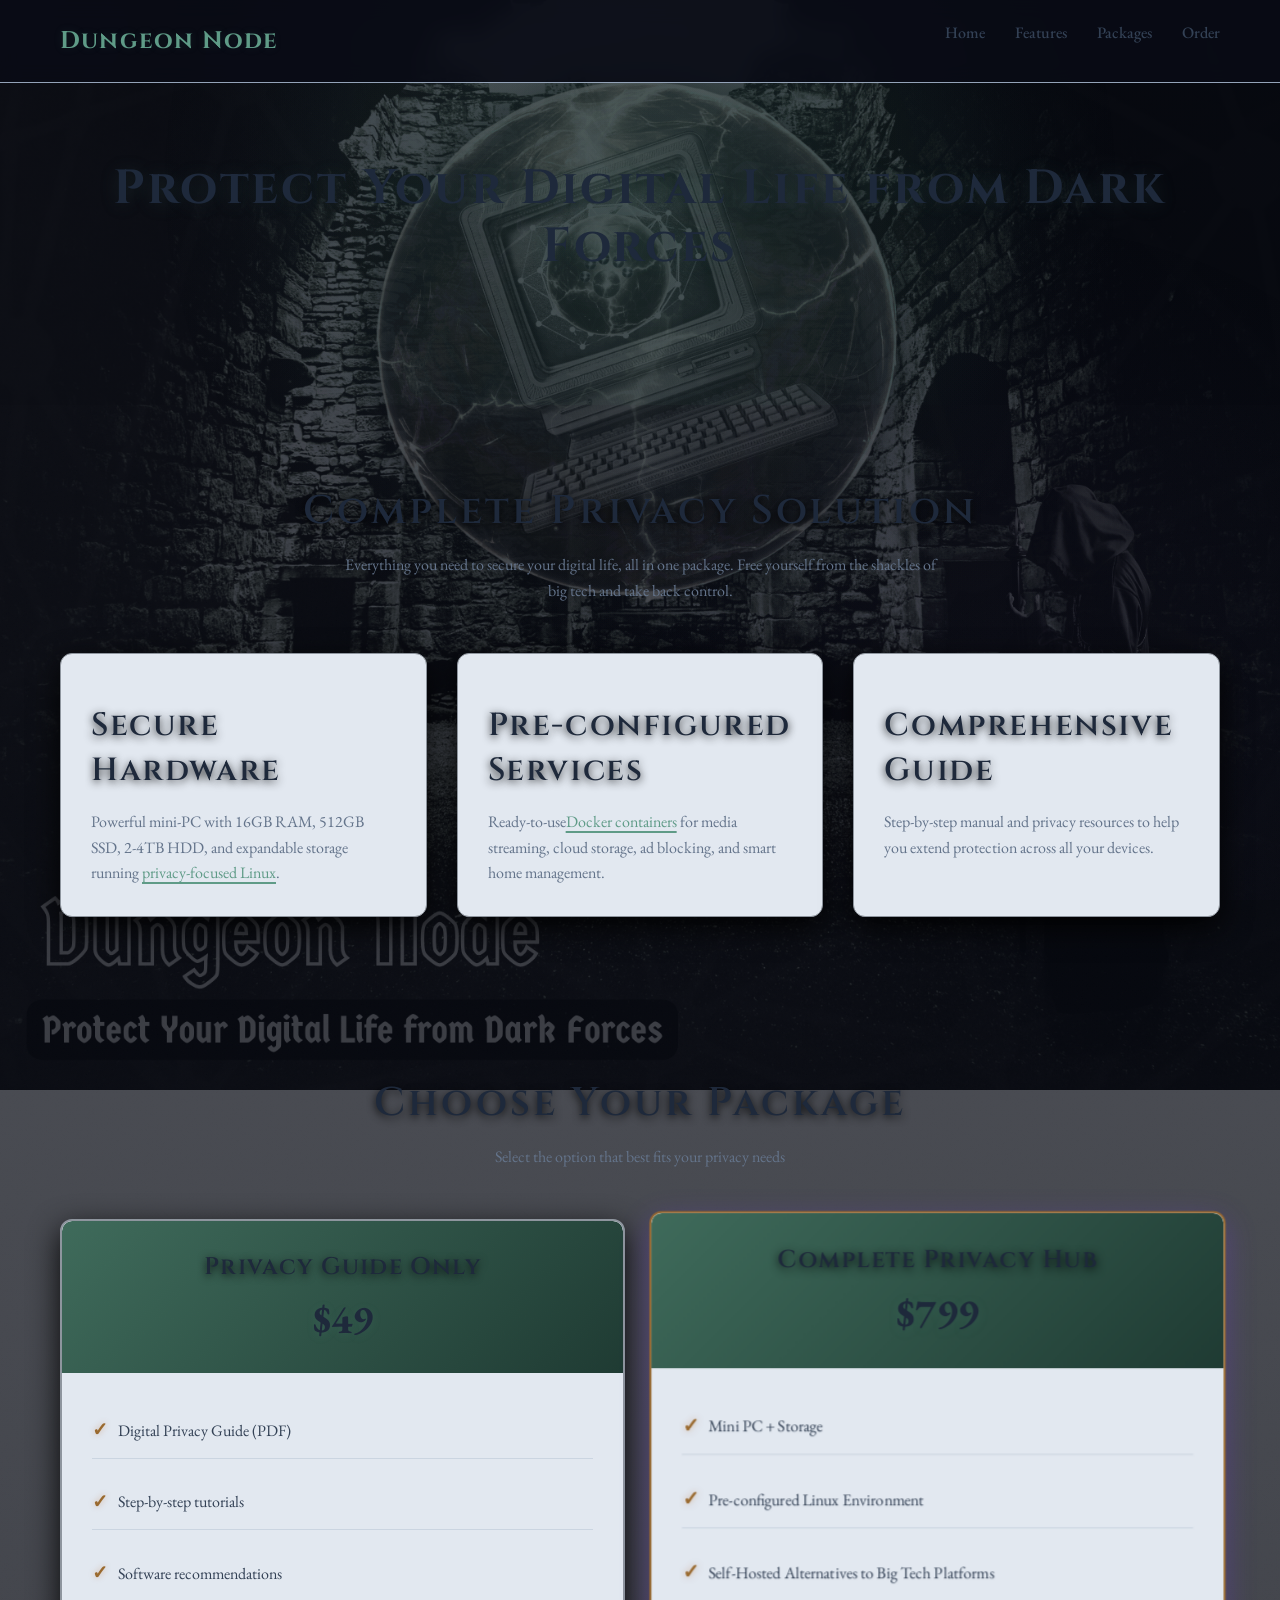
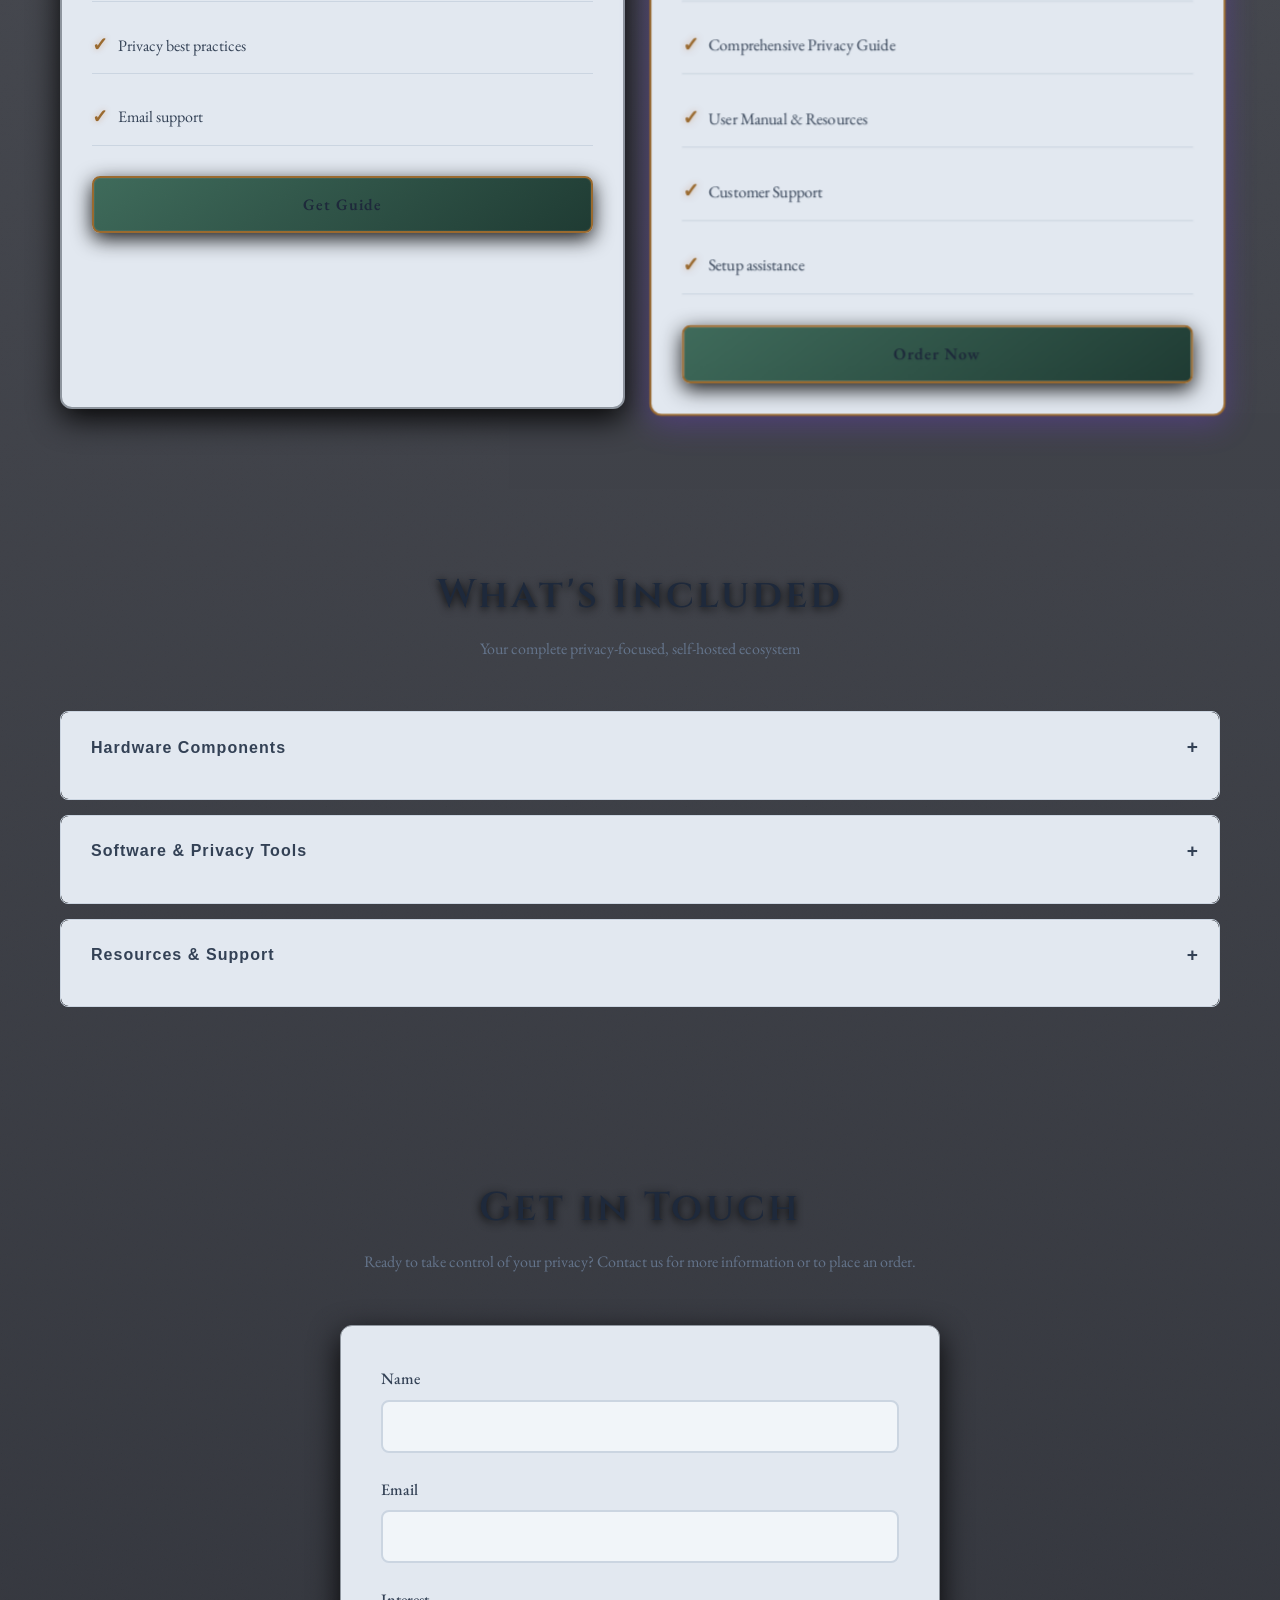
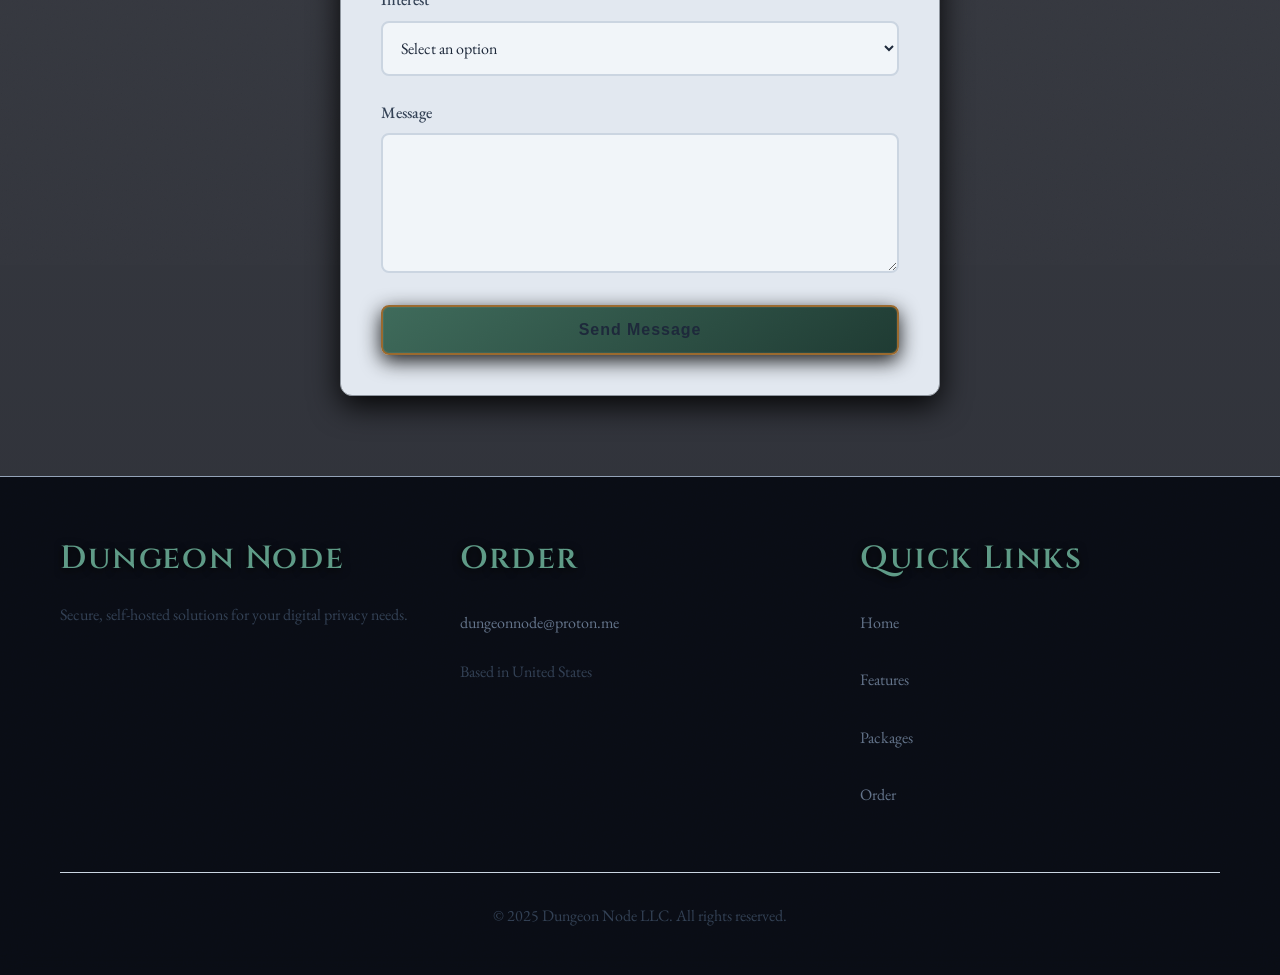
==== commit bbbd4b47: "Add files via upload" ====
--- a/index(dungeonNode).html
+++ b/index(dungeonNode).html
@@ -612,7 +612,7 @@
                 <div class="footer-section">
                     <h3>Order</h3>
                     <ul class="footer-links">
-                        <li><a href="mailto:dungeonnode@protonmail.com">dungeonnode@protonmail.com</a></li>
+                        <li><a href="mailto:dungeonnode@proton.me">dungeonnode@proton.me</a></li>
                         <li>Based in United States</li>
                     </ul>
                 </div>
@@ -1771,7 +1771,7 @@
 }
 
 /* Mobile adjustments */
-@media (max-width: 768px) {
+@media (max-width: 50%) {
     body {
         background: 
             linear-gradient(rgba(8, 11, 20, 0.88), rgba(8, 11, 20, 0.94)),
@@ -1794,7 +1794,7 @@
     }
 }
 
-@media (max-width: 480px) {
+@media (max-width: 30%) {
     body {
         background: 
             linear-gradient(rgba(8, 11, 20, 0.9), rgba(8, 11, 20, 0.96)),
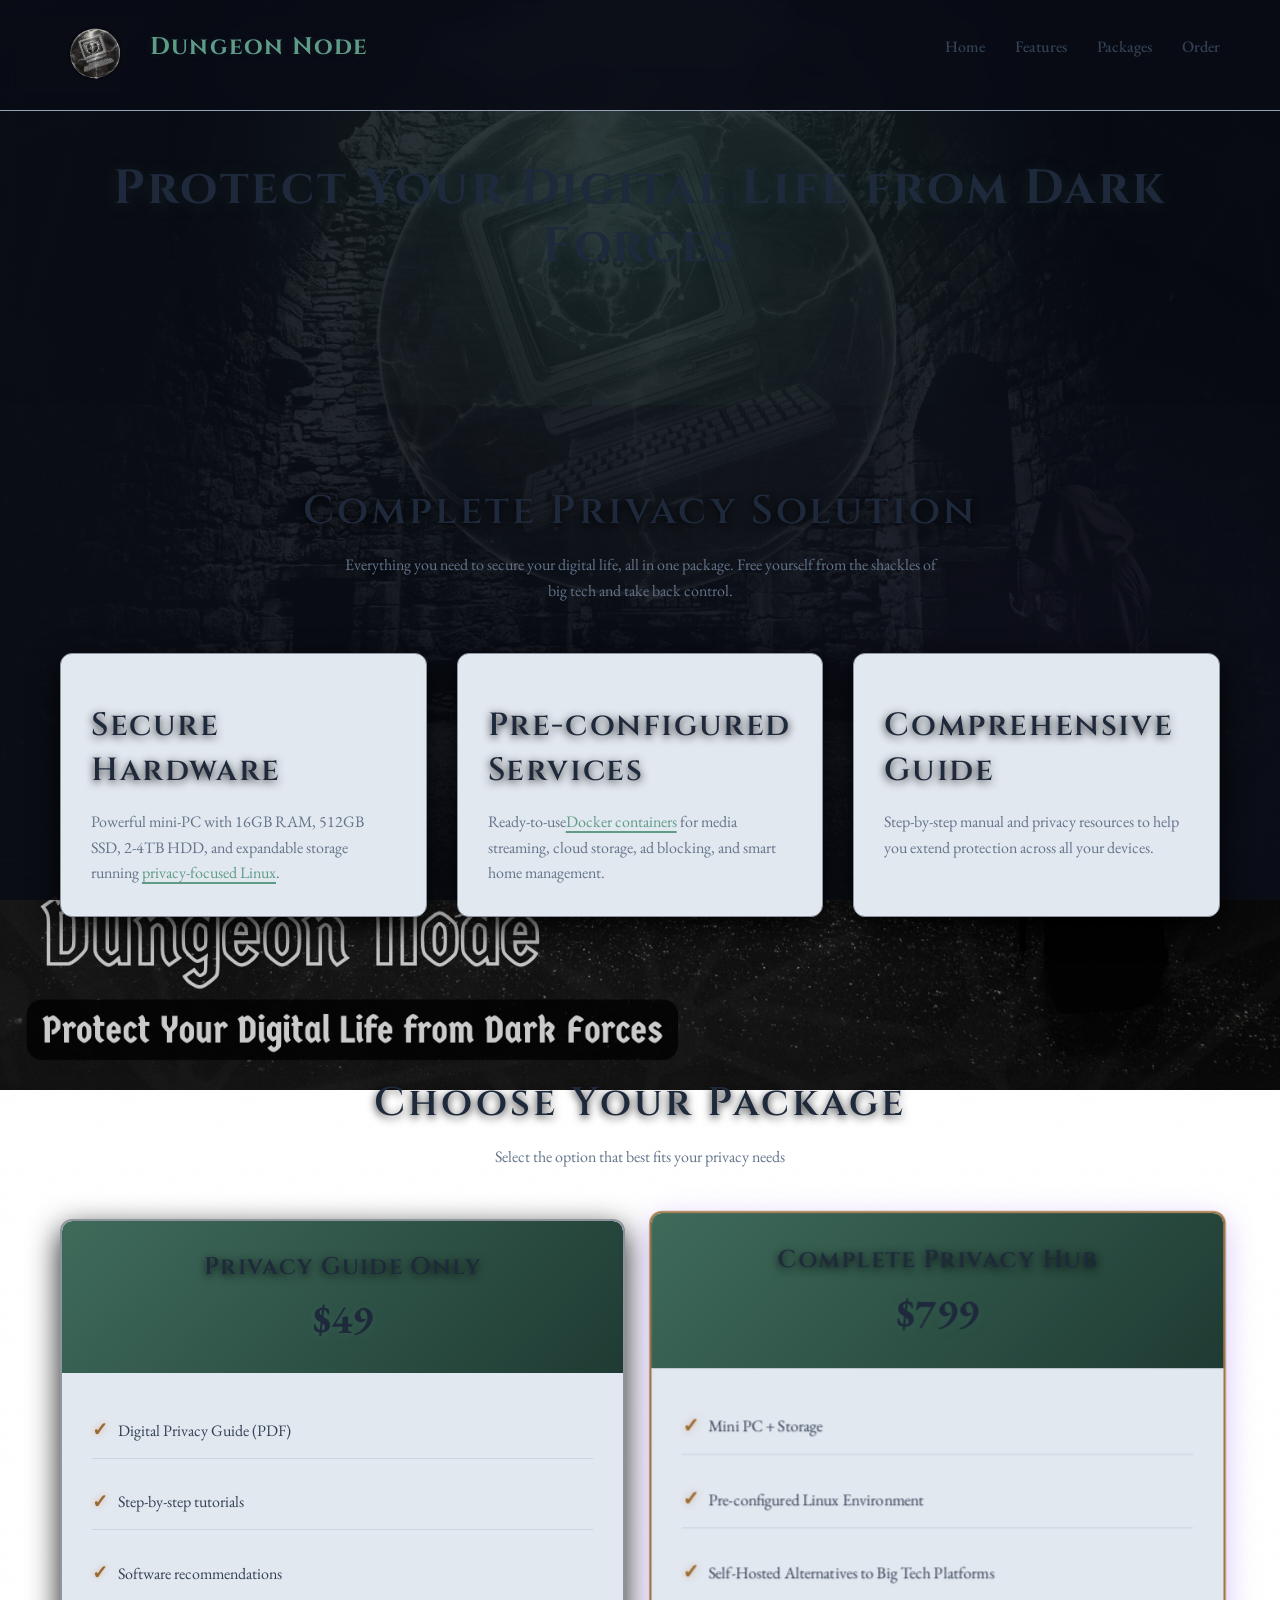
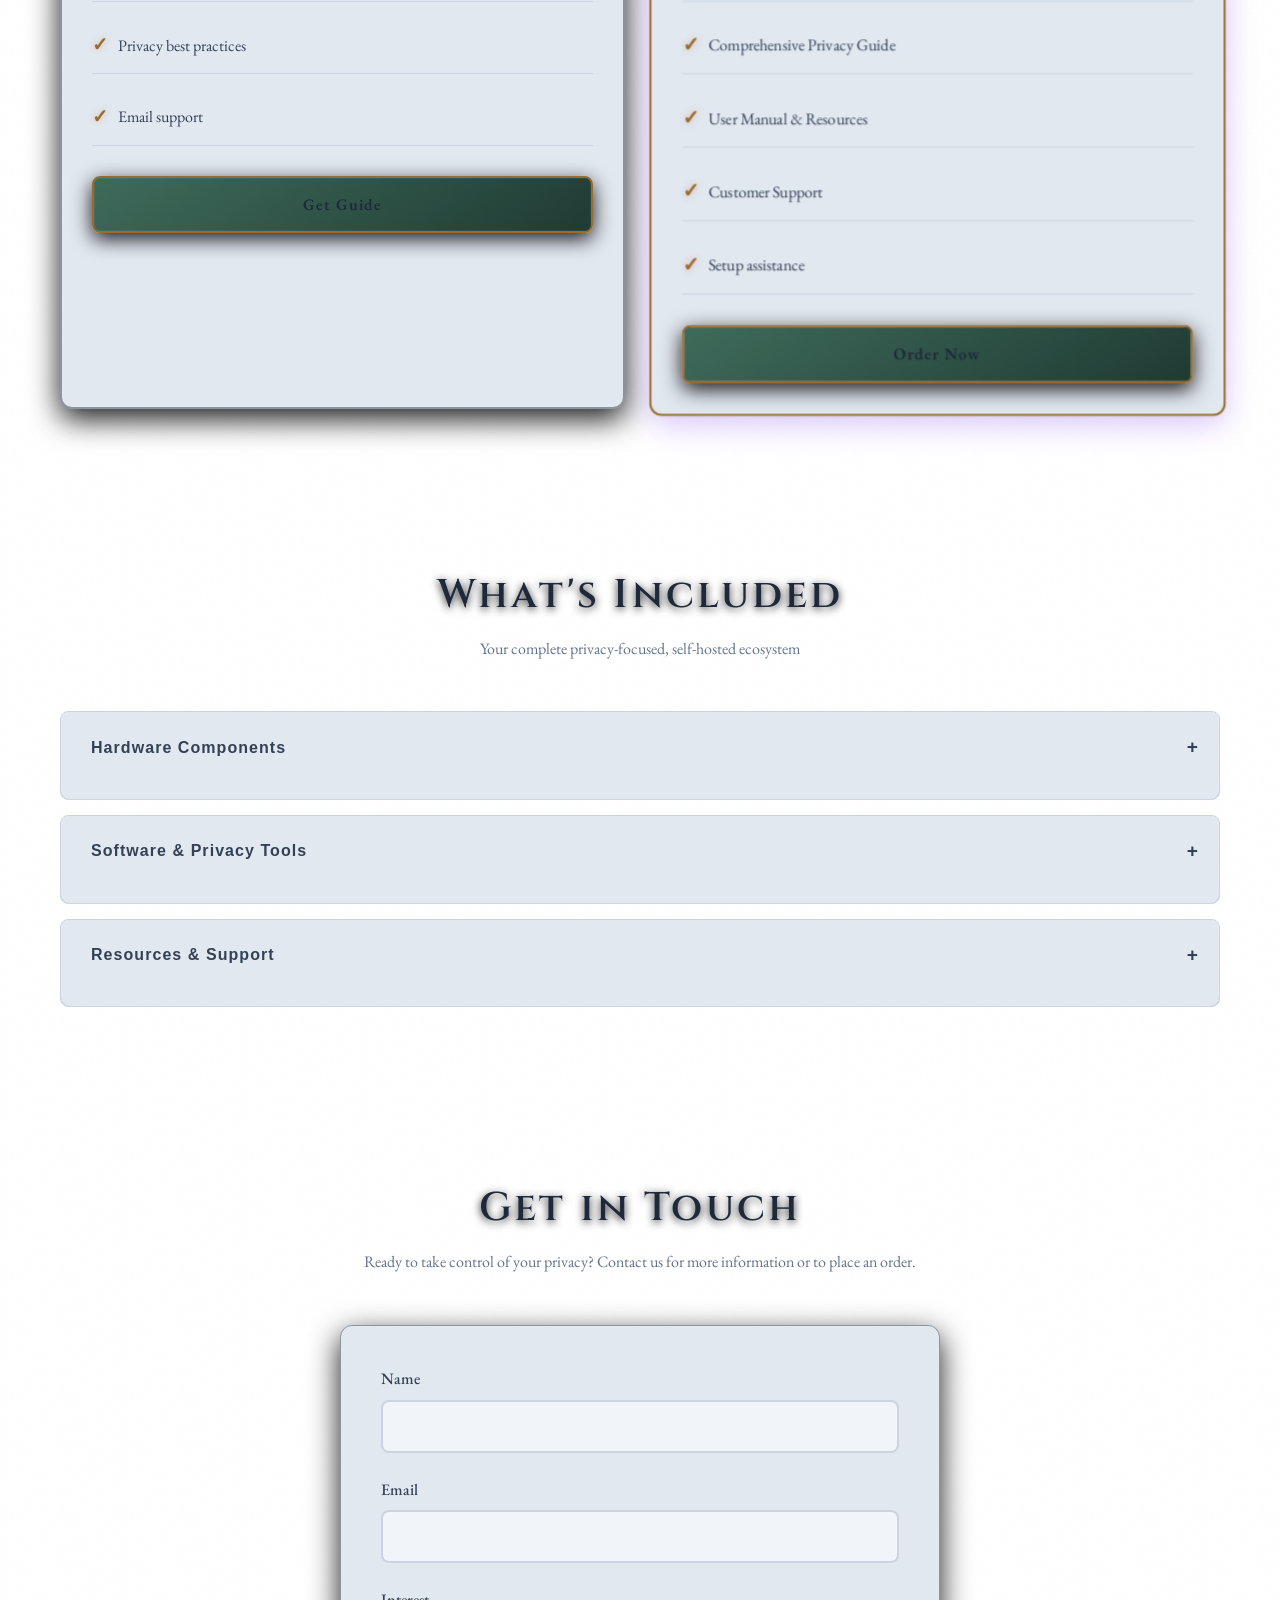
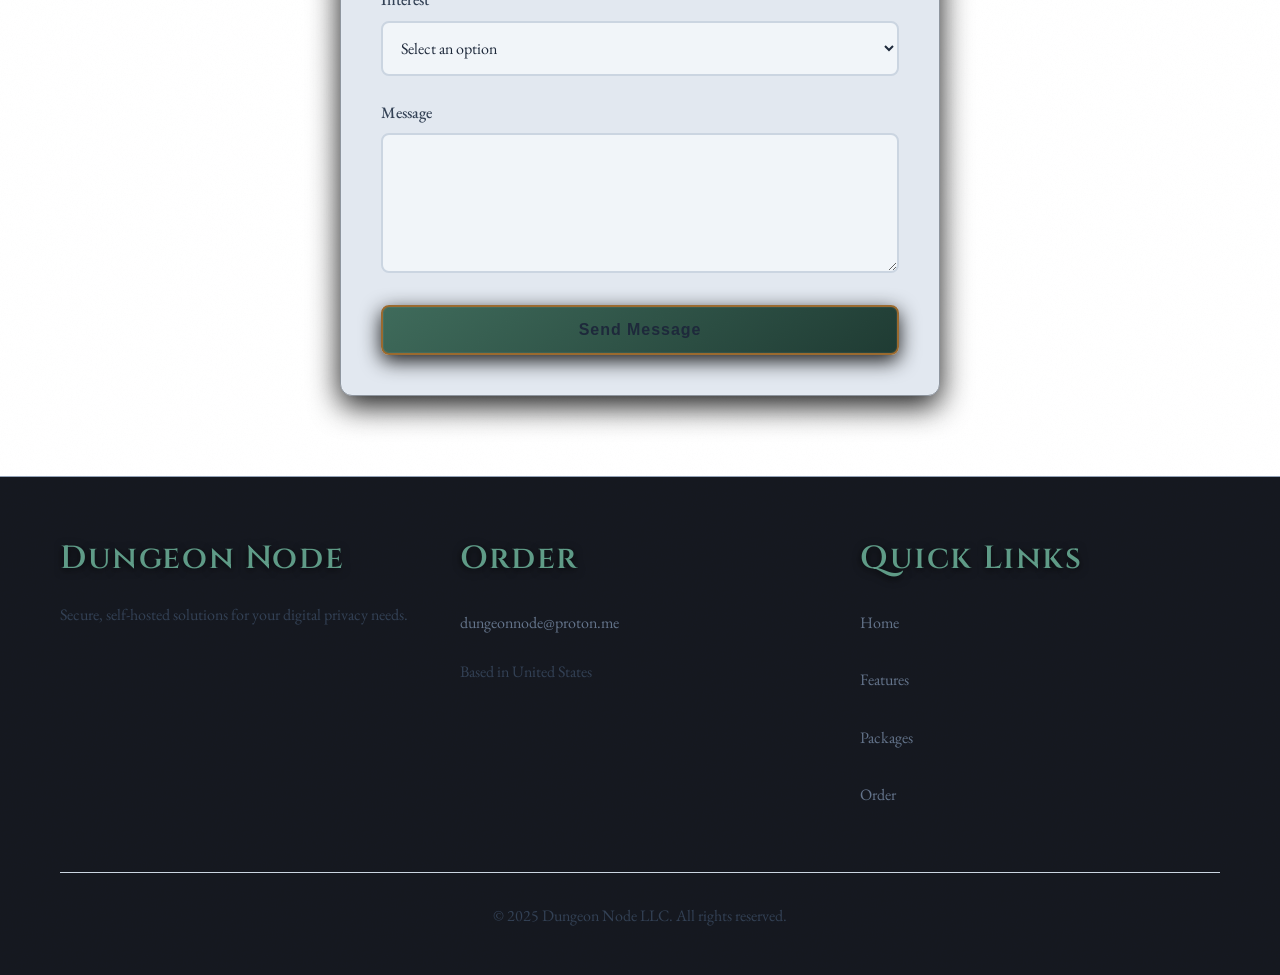
==== commit e5904dc9: "Add files via upload" ====
--- a/index(dungeonNode).html
+++ b/index(dungeonNode).html
@@ -16,21 +16,23 @@
 </head>
 <body>
     <!-- Header -->
-    <header>
-        <div class="container">
-            <nav>
-                <a href="#" class="logo">Dungeon Node</a>
-                <button class="mobile-menu-btn">☰</button>
-                <ul class="nav-links">
-                    <li><a href="#home">Home</a></li>
-                    <li><a href="#features">Features</a></li>
-                    <li><a href="#packages">Packages</a></li>
-                    <li><a href="#contact">Order</a></li>
-                </ul>
-            </nav>
-
-        </div>
-    </header>
+<header>
+    <div class="container">
+        <nav>
+            <a href="#" class="logo" style="display: flex; align-items: center; gap: 20px;">
+                <img src="DungeonLogo.png" alt="Dungeon Node" style="height: 70px; width: auto;">
+                <span style="font-size: 1.5rem; font-weight: 700; color: var(--primary-light);">Dungeon Node</span>
+            </a>
+            <button class="mobile-menu-btn">☰</button>
+            <ul class="nav-links">
+                <li><a href="#home">Home</a></li>
+                <li><a href="#features">Features</a></li>
+                <li><a href="#packages">Packages</a></li>
+                <li><a href="#contact">Order</a></li>
+            </ul>
+        </nav>
+    </div>
+</header>
 
 
 
@@ -718,7 +720,30 @@
 
 
 
-
+/* Add to your existing CSS */
+.logo img {
+    display: block;
+    height: 40px;
+    width: auto;
+    transition: all 0.3s ease;
+}
+
+.logo img:hover {
+    transform: scale(1.05);
+}
+
+/* Responsive adjustments */
+@media (max-width: 768px) {
+    .logo img {
+        height: 35px;
+    }
+}
+
+@media (max-width: 480px) {
+    .logo img {
+        height: 30px;
+    }
+}
 
 
 /* ===== RESET & BASE STYLES ===== */
@@ -841,7 +866,7 @@
 
 /* ===== HEADER & NAVIGATION ===== */
 header {
-    position: fixed;
+    position: absolute;
     top: 0;
     width: 100%;
     background: rgba(15, 23, 42, 0.95);
@@ -1688,9 +1713,14 @@
 
 body {
     background: 
-        linear-gradient(rgba(8, 11, 20, 0.7), rgba(8, 11, 20, 0.85)),
-        url('DungeonGraphic.png') center/cover no-repeat fixed;
-}
+        linear-gradient(rgba(8, 11, 20, 0.85), rgba(8, 11, 20, 0.92)),
+        url('DungeonGraphic.png') center 50% / cover no-repeat fixed;
+    background-attachment: fixed;
+    position: relative;
+    min-height: 100vh;
+}
+
+
 
 .feature-card,
 .package-card,
